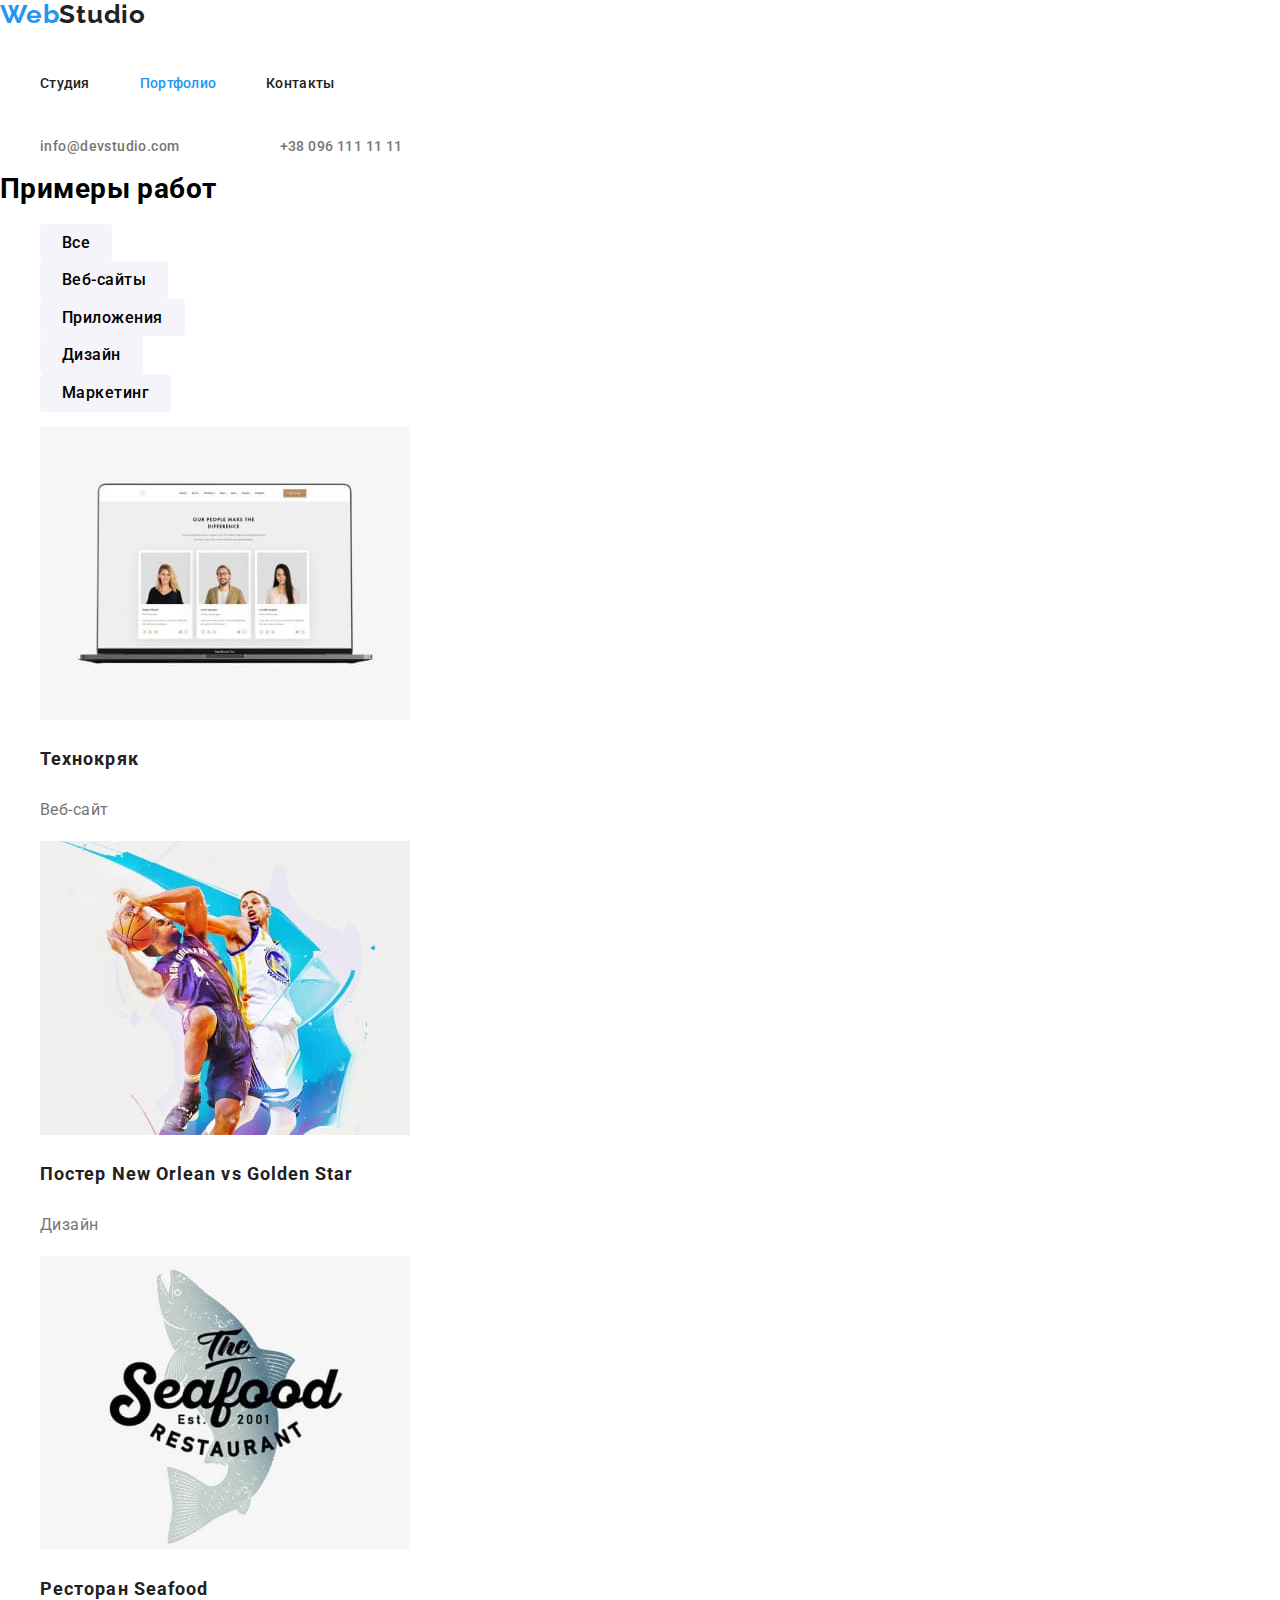
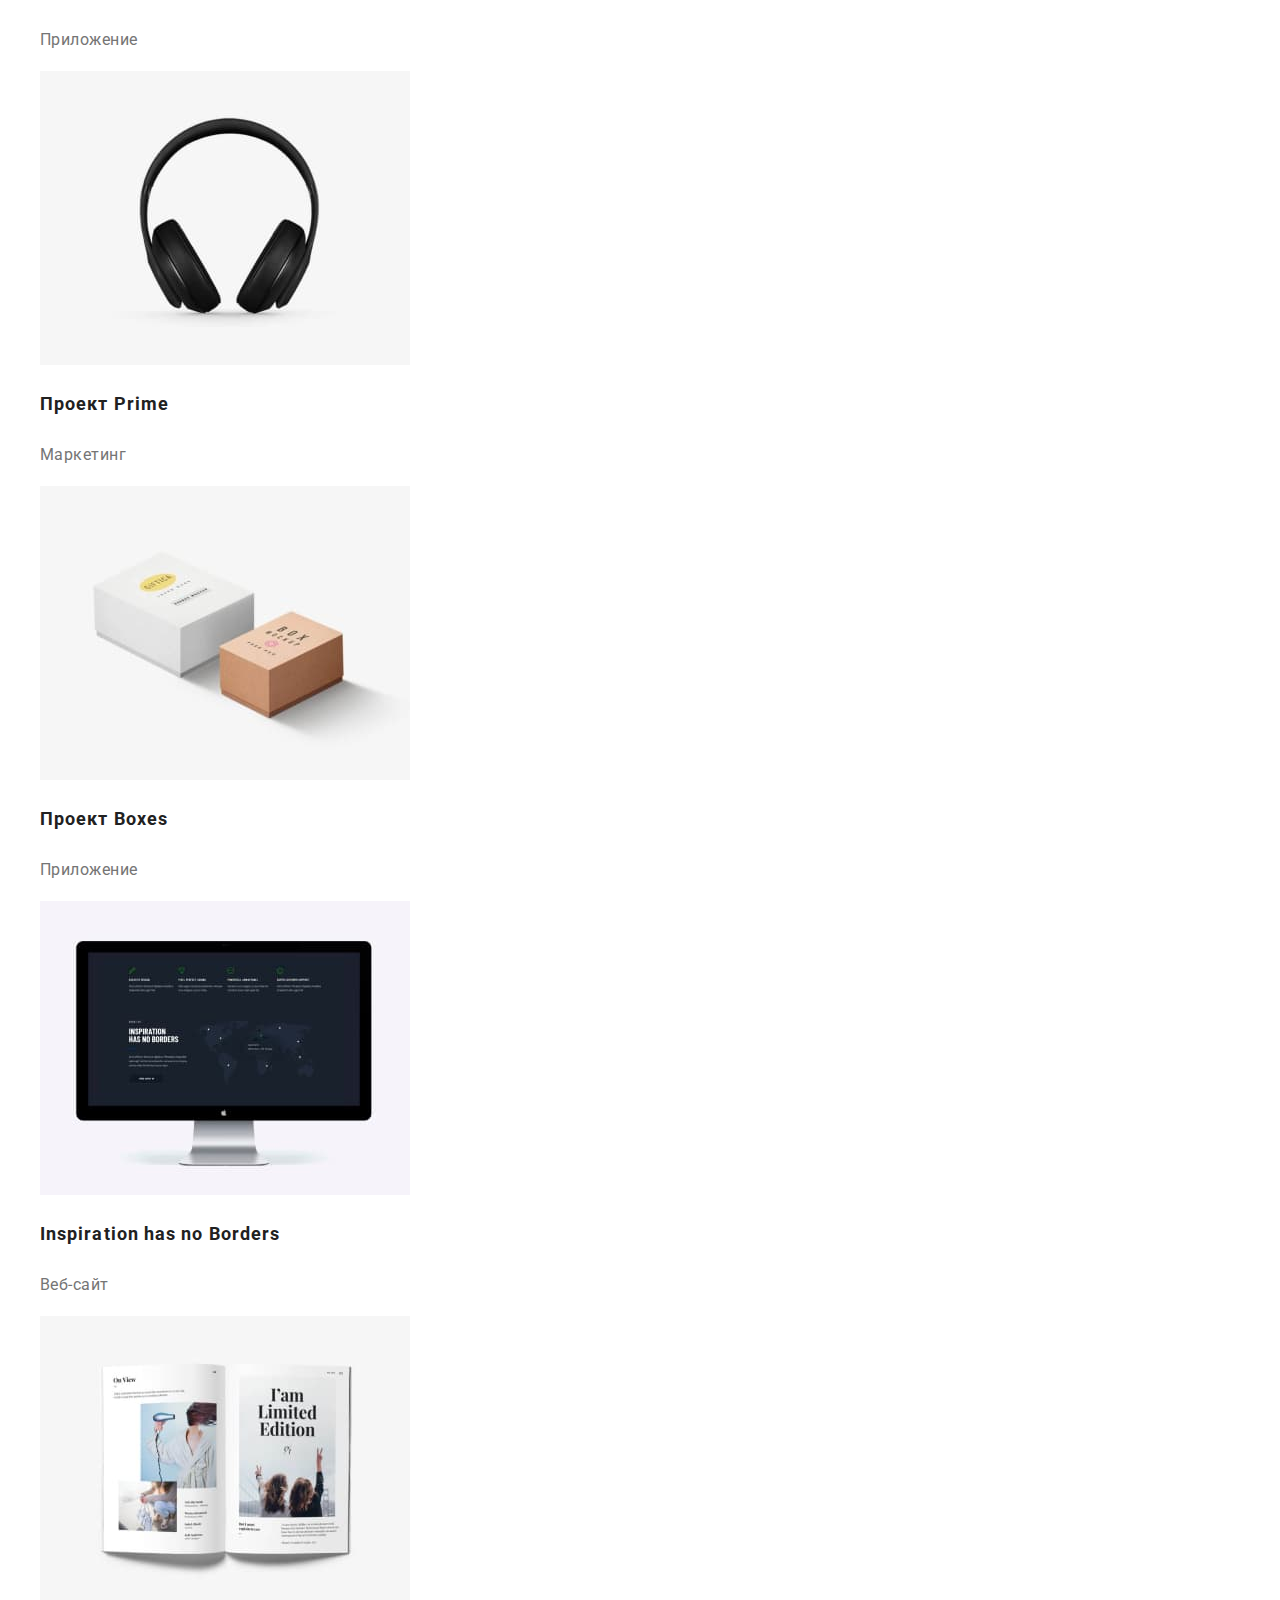
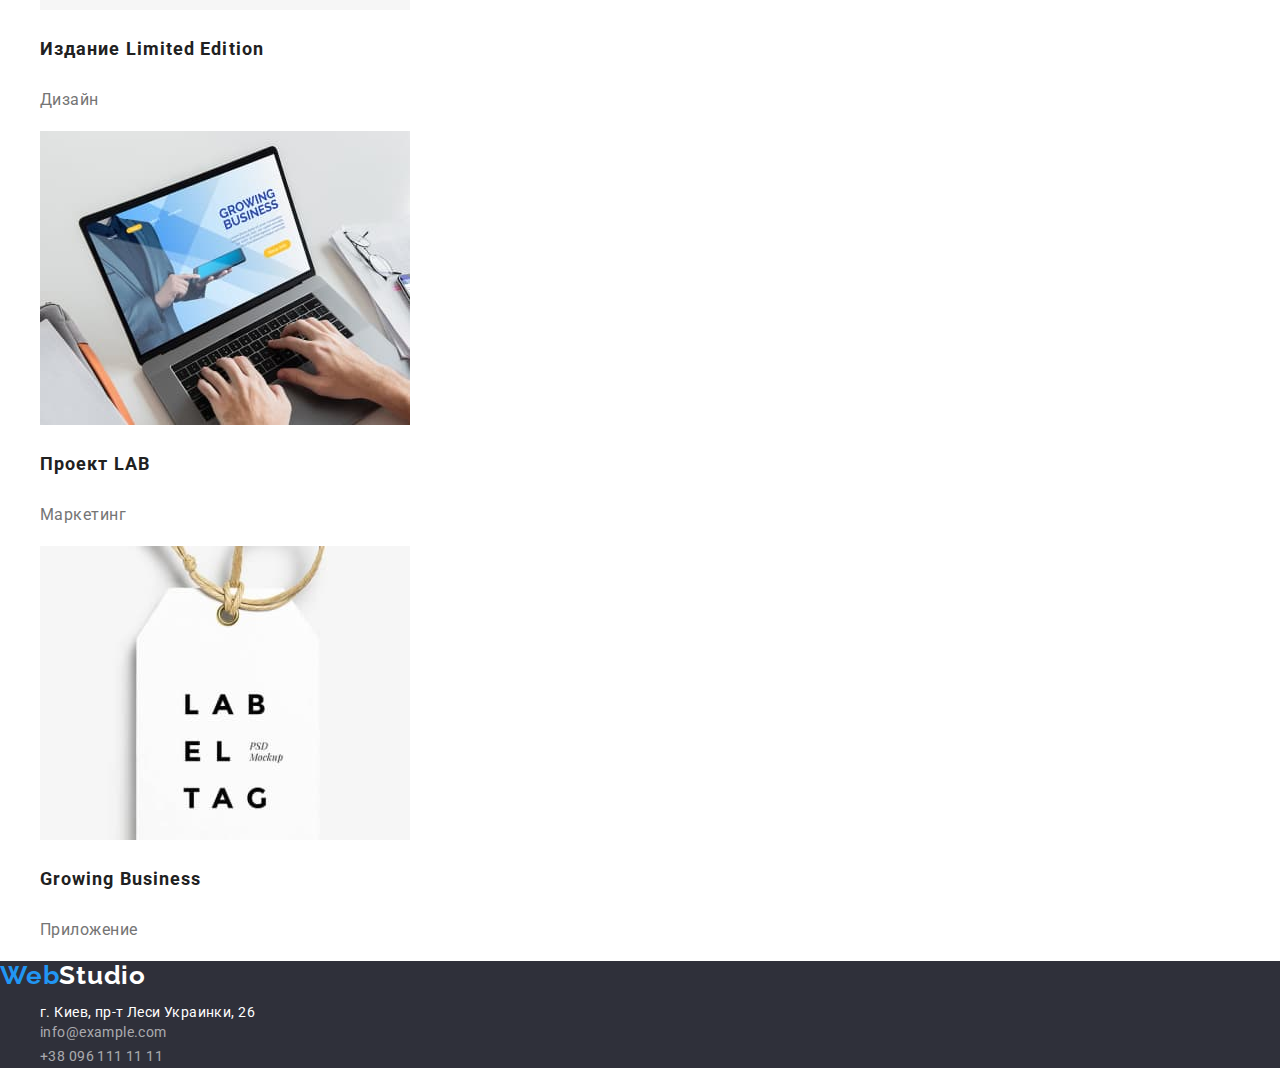
==== portfolio.html @ a4dfb989 "d" ====
<!DOCTYPE html>
<html lang="en">
  <head>
    <meta charset="UTF-8" />
    <meta http-equiv="X-UA-Compatible" content="IE=edge"/>
    <meta name="viewport" content="width-device-width, initial-scale="/>
    <title>Document</title>
    <link href="https://fonts.googleapis.com/css2?family=Raleway:wght@700&family=Roboto:wght@400;500;700;900&display=swap"
     rel="stylesheet"/>
    <link rel="stylesheet"
     href="https://cdnjs.cloudflare.com/ajax/libs/modern-normalize/1.1.0/modern-normalize.min.css"/>
    <link rel="stylesheet" href="css/styles.css"/>
  </head>
  <body>
    <header class="page-header">
      <nav class="page-header-nav">
        <a class="logo" href="" lang ="en">Web<span class="logo-accent">Studio</span></a>
        <ul class="site-nav list">
          <li class="item"><a href="./index.html" class="link">Студия</a></li>
          <li class="item"><a href="./portfolio.html" class="link current">Портфолио</a></li>
          <li class="item"><a href="" class="link">Контакты</a></li>
        </ul>
      </nav>
      <ul class="contacts list">
         <li><a class="link" href="mailto:info@devstudio.com">info@devstudio.com</a></li>
         <li><a class="link" href="tel:+380961111111">+38 096 111 11 11</a></li>
      </ul>
    </header>
    <main>
      <!--Navigation section-->
      <section class="portfolio-section">
        <h1 class="visually-hidden">Примеры работ</h1>
        <ul class="portf-nav list">
          <li><button class="portfolio-btns" type="button">Все</button></li>
          <li><button class="portfolio-btns" type="button">Веб-сайты</button></li>
          <li><button class="portfolio-btns" type="button">Приложения</button></li>
          <li><button class="portfolio-btns" type="button">Дизайн</button></li>
          <li><button class="portfolio-btns" type="button">Маркетинг</button></li>
        </ul>

        <!--Products section-->

        <ul class="list">
          <li>
            <a href="" class="link">
              <img src="./images/img(8)(1).jpg" alt="ноут" width="370" height="294"/>
              <h3 class="section-title">Технокряк</h3>
              <p class="portfolio-text">Веб-сайт</p>
            </a>
          </li>

          <li>
            <a href="" class="link">
              <img src="./images/img(9)(1).jpg" alt="баскет" width="370" height="294"/>
              <h3 class="section-title">Постер New Orlean vs Golden Star</h3>
              <p class="portfolio-text">Дизайн</p>
            </a>
          </li>

          <li>
            <a href="" class="link">
              <img src="./images/img(10)(1).jpg" alt="ресторан" width="370" height="294"/>
              <h3 class="section-title">Ресторан Seafood</h3>
              <p class="portfolio-text">Приложение</p>
            </a>
          </li>

          <li>
            <a href="" class="link">
              <img src="./images/img(11)(1).jpg" alt="наушники" width="370" height="294"/>
              <h3 class="section-title">Проект Prime</h3>
              <p class="portfolio-text">Маркетинг</p>
            </a>
          </li>

          <li>
            <a href="" class="link">
              <img src="./images/img(12)(1).jpg" alt="боксы" width="370" height="294"/>
              <h3 class="section-title">Проект Boxes</h3>
              <p class="portfolio-text">Приложение</p>
            </a>
          </li>

          <li>
            <a href="" class="link">
              <img src="./images/img(13)(1).jpg" alt="монитор" width="370" height="294"/>
              <h3 class="section-title">Inspiration has no Borders</h3>
              <p class="portfolio-text">Веб-сайт</p>
            </a>
          </li>

          <li>
            <a href="" class="link">
              <img src="./images/img(14)(1).jpg" alt="журнал" width="370" height="294"/>
              <h3 class="section-title">Издание Limited Edition</h3>
              <p class="portfolio-text">Дизайн</p>
            </a>
          </li>

          <li>
            <a href="" class="link">
              <img src="./images/img(15)(1).jpg" alt="бирка" width="370" height="294"/>
              <h3 class="section-title">Проект LAB</h3>
              <p class="portfolio-text">Маркетинг</p>
            </a>
          </li>

          <li>
            <a href="" class="link">
              <img src="./images/img(16)(1).jpg" alt="клава" width="370" height="294"/>
              <h3 class="section-title">Growing Business</h3>
              <p class="portfolio-text">Приложение</p>
            </a>
          </li>
        </ul>
      </section>
    </main>

    <!--Footer-->
    <footer class="footer list">
      <a class="logo" href="" lang="en">Web<span class="logo-accent-color">Studio</span></a>
      <address>
        <ul class="list">
          <li><a class="adress">г. Киев, пр-т Леси Украинки, 26</a></li>
          <li><a class="link contacts-link" href="mailto:info@example.com">info@example.com</a></li>
          <li><a class="link contacts-link" href="tel:+3809911111">+38 096 111 11 11</a></li>
        </ul>
      </address>
    </footer>
  </body>
</html>
---- css/styles.css ----
:root {
  --primary-text-color: #e5e5e5;
  --title-text-color: #212121;
  --title-color: #ffffff;
  --contacts-color: #757575;
  --accent-color: #2196f3;
  --hero-color: #2f303a;
  --team-color: #f5f4fa;
}

body {
  font-family: 'Roboto', sans-serif;
  background-color: var(--title-color);
  letter-spacing: 0.03em;
  font-size: 14px;
}

.page-header {
  width: 1600px;
  left: 0px;
  top: 0px;
  border-radius: 0px;
}
.page-header .link:hover,
.page-header .link:focus {
  color: var(--accent-color);
}

/* Main nav */

.main-nav {
  display: flex;
  align-items: center;
}
/* Logo */

.logo {
  color: var(--accent-color);
  font-family: Raleway;
  font-style: normal;
  font-weight: 700;
  font-size: 26px;
  line-height: 1, 19;
  letter-spacing: 0.03em;
  text-decoration: none;
}

.logo-accent {
  color: var(--title-text-color);
}

/* Site nav */

.site-nav {
  display: flex;
}

.site-nav .item {
  /* outline: 1px solid red;
  */
}

.site-nav .item + .item {
  margin-left: 50px;
}

/* .site-nav .item:not(:last-child) {
  margin-right: 50px;
} */

.site-nav .link {
  display: block;
  padding-top: 32px;
  padding-bottom: 32px;

  color: var(--title-text-color);
  font-family: Roboto;
  font-style: normal;
  font-size: 14px;
  font-weight: 500;
  line-height: 1.14;
  letter-spacing: 0.02em;
  text-align: left;
  text-decoration: none;
}

.site-nav .link:active {
  color: var(--accent-color);
}

.site-nav .link.current {
  color: var(--accent-color);
}

.contacts {

  display: flex;
  
}
.contacts :not(last child) {
  margin-right: 50px;
}

.contacts .link {
  color: var(--contacts-color);
  text-decoration: none;
  font-weight: 500;
}

.contacts .link:hover,
.contacts .link:focus {
  color: var(--accent-color);
}

.list {
  list-style: none;
}

/* Hero section */
.hero {
  background-color: var(--hero-color);
  margin: 0 auto;
}

.hero-title {
  color: var(--title-color);
  font-style: 400;
  font-size: 44px;
  font-weight: 900;
  line-height: 1.36;
  letter-spacing: 0.06em;
  text-align: center;
}
.button {
  color: var(--title-color);
  background-color: var(--accent-color);
  font-family: Roboto;
  font-style: 400;
  font-size: 16px;
  font-weight: 700;
  line-height: 1.87;
  letter-spacing: 0.06em;
  text-align: center;
  box-shadow: 0px 4px 4px 0px;
}
.button:hover,
.button:focus {
  background-color: #188ce8;
}
/* Features */

.feature-list .title {
  color: var(--title-text-color);
  font-size: 14px;
  font-weight: 700;
  line-height: 1.14;
  letter-spacing: 0.03em;
  text-align: left;
}
.feature-list .text {
  color: var(--contacts-color);
  font-size: 14px;
  font-weight: 400;
  line-height: 1.71;
  letter-spacing: 0.03em;
  text-align: left;
}

/* Job section */

.section-title {
  color: var(--title-text-color);
  font-size: 36px;
  font-weight: 700;
  line-height: 1.16;
  letter-spacing: 0.03em;
  text-align: center;
}

/* Examples */

.work-list .title {
  color: var(--title-text-color);
}

/* Team section */

.section-company {
  background: #f5f4fa;
}

.section-title-lider {
  color: var(--title-text-color);
  font-size: 36px;
  font-weight: 700;
  line-height: 1.16;
  letter-spacing: 0.03em;
  text-align: center;
}

.team-section-title {
  color: var(--title-text-color);
  font-size: 16px;
  font-weight: 500;
  line-height: 19px;
  letter-spacing: 0.03em;
}

.profession {
  color: var(--contacts-color);
  font-size: 16px;
  line-height: 1.18;
  letter-spacing: 0.03em;
}
.contacts-link {
  color: var(--contacts-color);
}

/* Footer section */

.footer {
  background-color: var(--hero-color);
  width: 1600px;
  left: 0px;
  top: 2097px;
  border-radius: 0px;
}
.contacts-link {
  color: #ffffff99;
  font-size: 14px;
  line-height: 1.71;
  letter-spacing: 0.03em;
  text-decoration: 0;
  display: block;
}
.footer-contacts-link.link :hover,
.footer-contacts-link.link :focus {
  color: var(--accent-color);
}
.logo-accent-color {
  color: var(--title-color);
}
.list {
  list-style: none;
}

.footer address {
  color: var(--title-color);
  font-style: normal;
}

/* portfolio */

.portfolio-btns {
  background: var(--team-color);
  font-size: 16px;
  font-weight: 500;
  line-height: 1.6;
  letter-spacing: 0.03em;
  border: none;
  border-radius: 4px;
  text-align: center;
  padding: 6px 22px;
  font-family: inherit;
}
.portfolio-btns:hover,
.portfolio-btns:focus {
  background-color: var(--accent-color);
  color: var(--title-color);
}

.portfolio-section-title {
  font-size: 18px;
  font-weight: 700;
  line-height: 2;
  letter-spacing: 0.06em;
  text-align: left;
}

.link {
  text-decoration: none;
}
.portfolio-text {
  color: var(--contacts-color);
  font-size: 16px;
  line-height: 1.87;
  letter-spacing: 0.03em;
  text-align: left;
}
.section-title {
  color: var(--title-text-color);
  font-size: 18px;
  line-height: 2;
  letter-spacing: 0.06em;
  text-align: left;
}
.contacts-link:hover,
.contacts-link:focus {
  color: var(--accent-color);
}

/* цвет основноого текста: #212121; */

/*вторичный цвет текста: #757575;*/

/*белый цвет: #FFFFFF;*/

/*белый прозрачный background: #FFFFFF99;rgba(0, 0, 0, 0,6)*/

/*акцент синий: #2196F3;*/
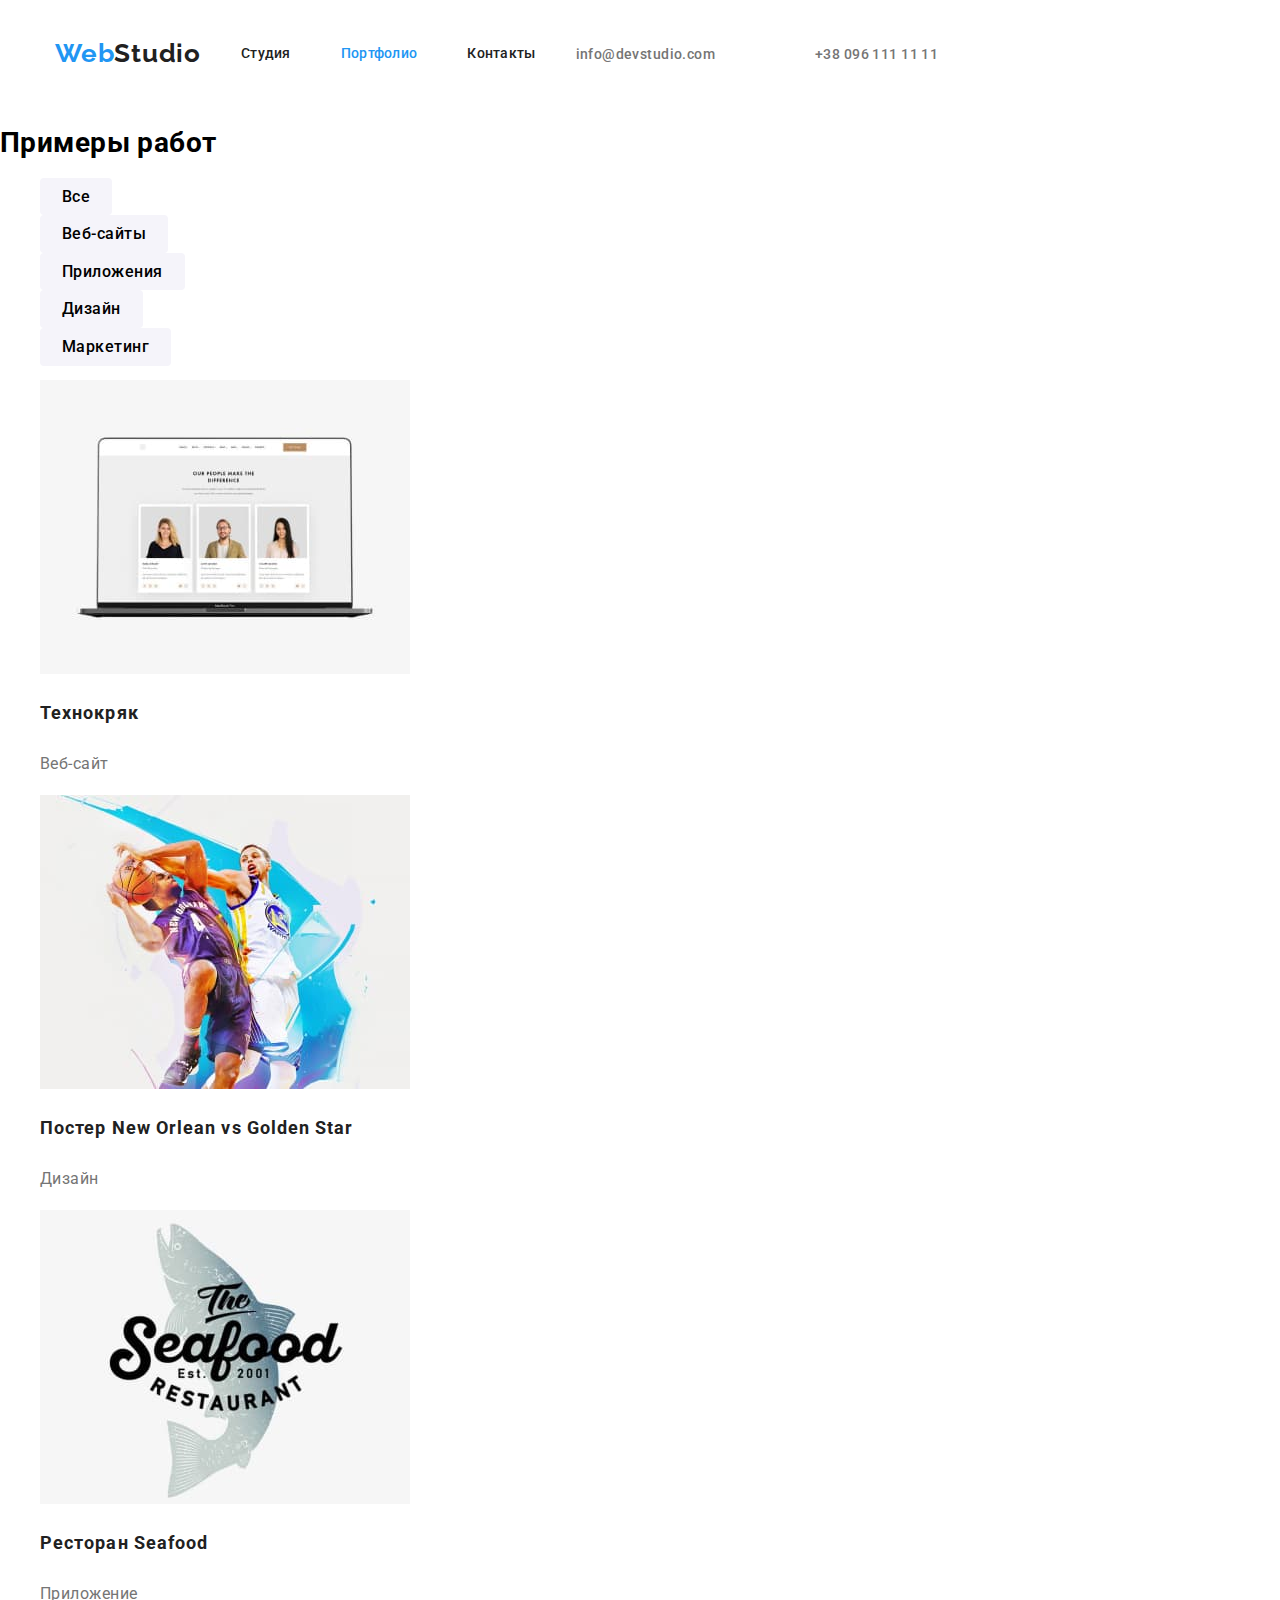
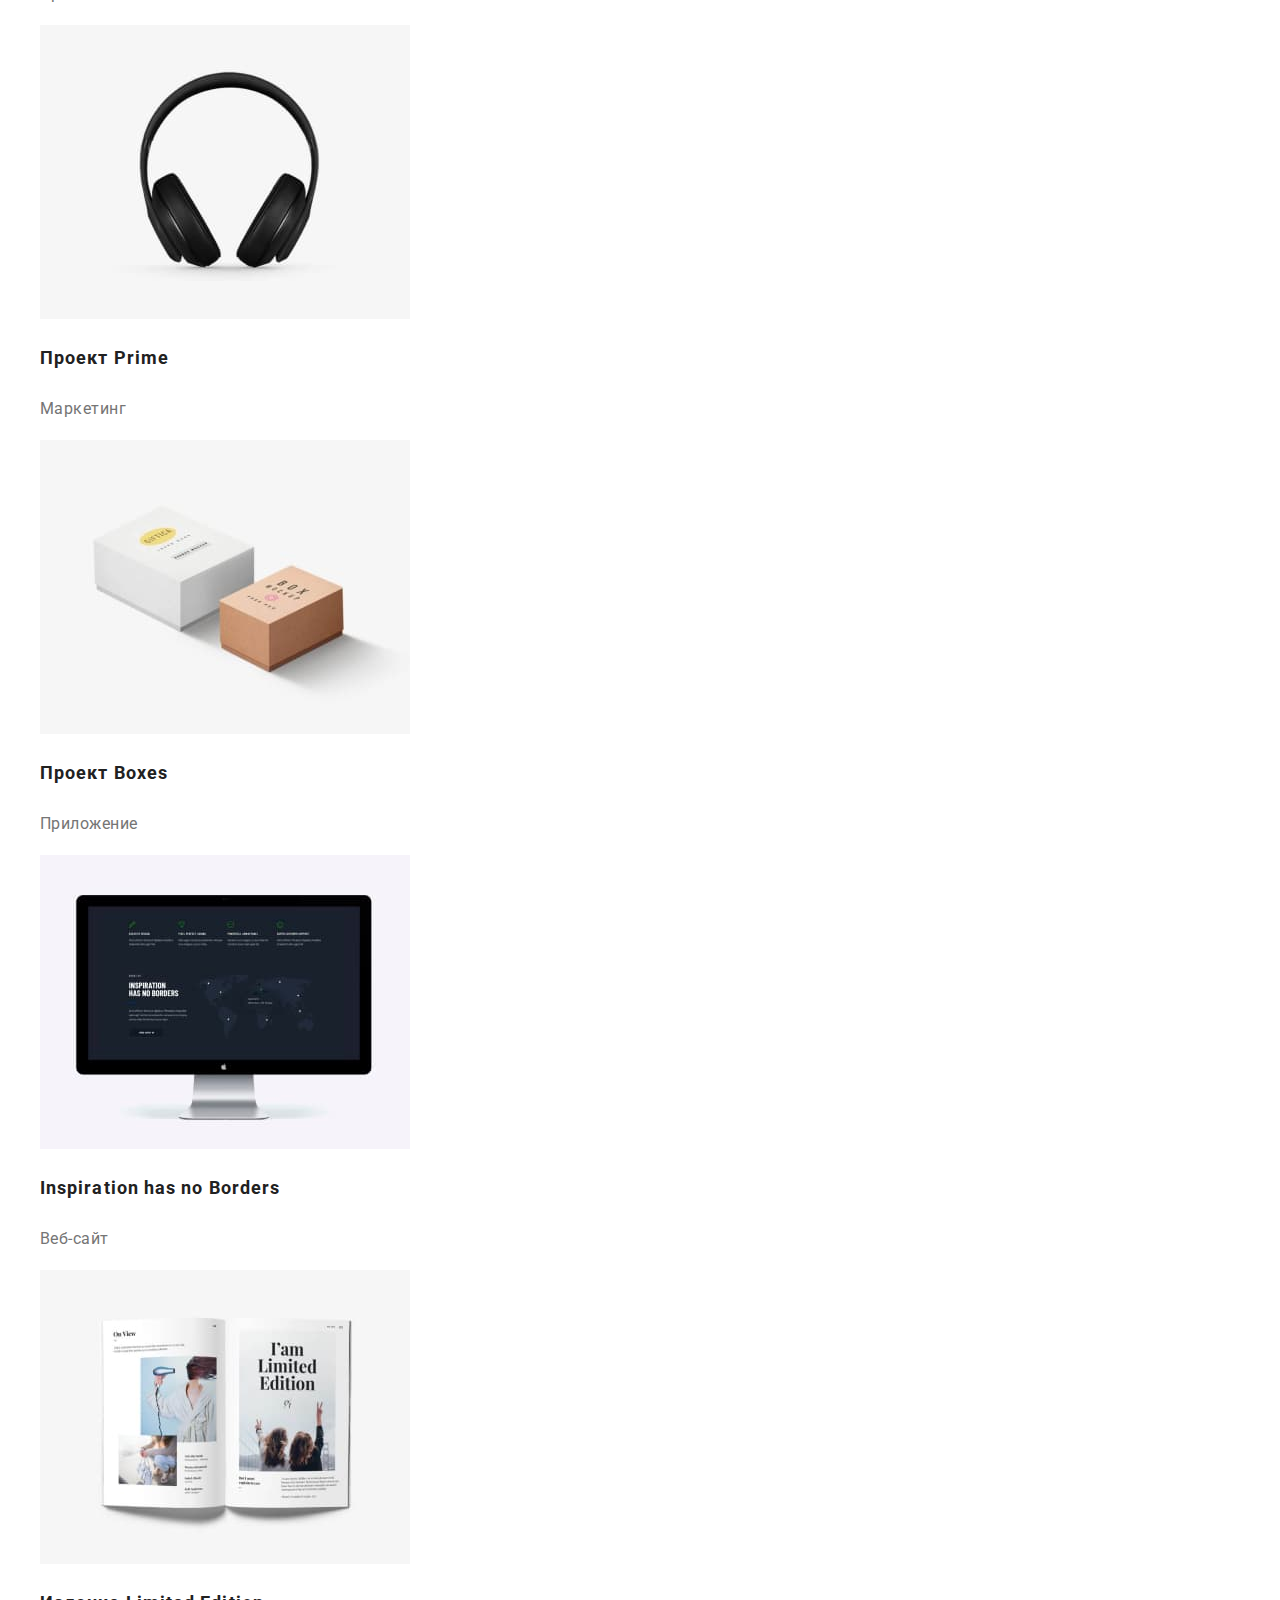
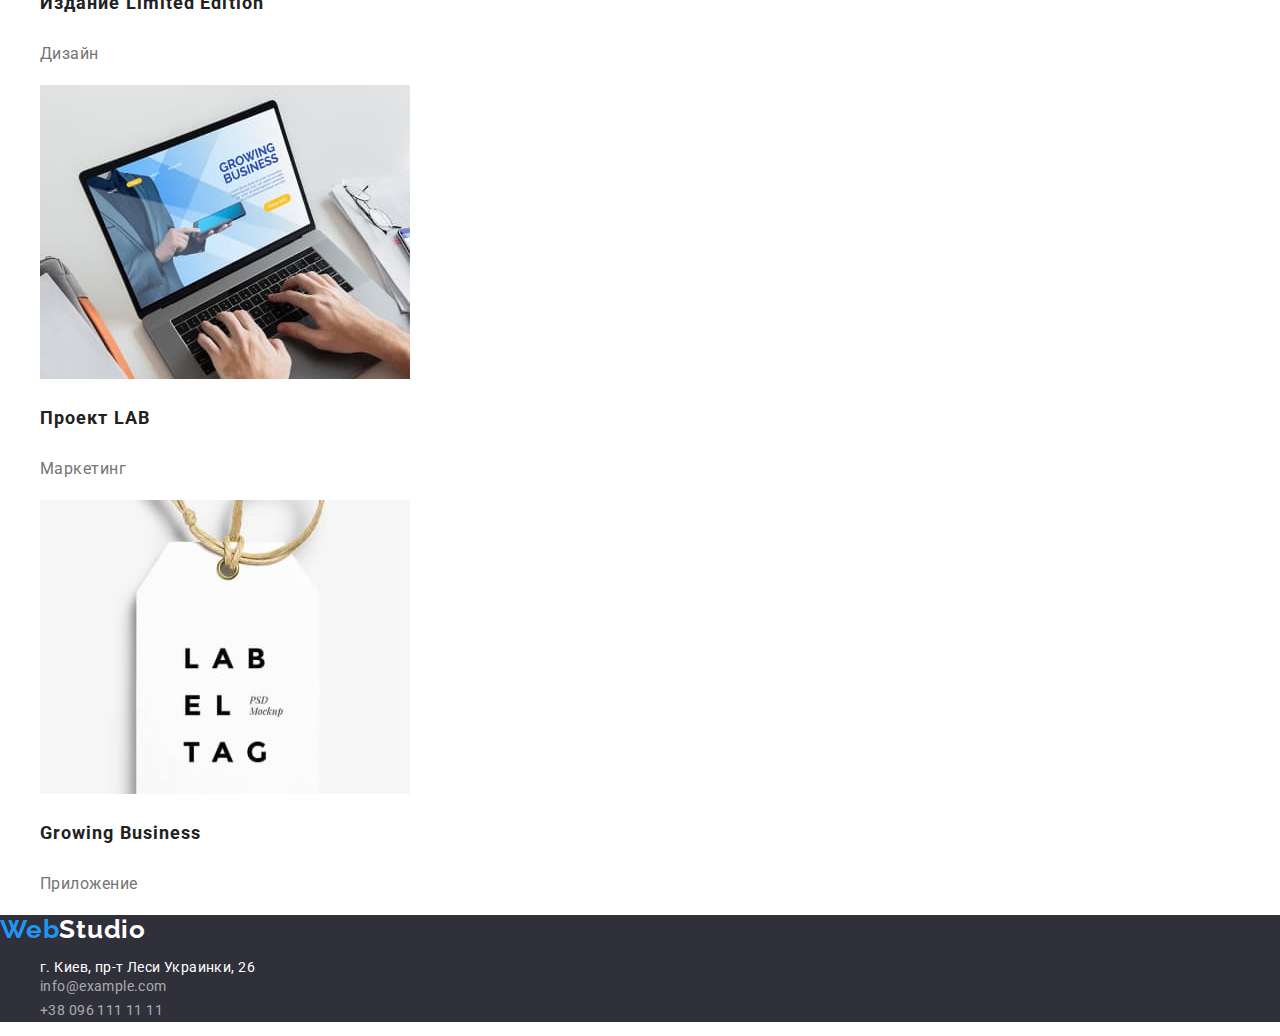
==== commit 208f8152: "d" ====
--- a/portfolio.html
+++ b/portfolio.html
@@ -13,18 +13,20 @@
   </head>
   <body>
     <header class="page-header">
-      <nav class="page-header-nav">
-        <a class="logo" href="" lang ="en">Web<span class="logo-accent">Studio</span></a>
-        <ul class="site-nav list">
-          <li class="item"><a href="./index.html" class="link">Студия</a></li>
-          <li class="item"><a href="./portfolio.html" class="link current">Портфолио</a></li>
-          <li class="item"><a href="" class="link">Контакты</a></li>
-        </ul>
-      </nav>
-      <ul class="contacts list">
+      <div class="container main-nav">
+       <a class="logo" href="" lang ="en">Web<span class="logo-accent">Studio</span></a>
+       <nav class="page-header-nav">
+           <ul class="site-nav list">
+             <li class="item"><a href="./index.html" class="link">Студия</a></li>
+             <li class="item"><a href="./portfolio.html" class="link current">Портфолио</a></li>
+             <li class="item"><a href="" class="link">Контакты</a></li>
+           </ul>
+       </nav>
+       <ul class="contacts list">
          <li><a class="link" href="mailto:info@devstudio.com">info@devstudio.com</a></li>
          <li><a class="link" href="tel:+380961111111">+38 096 111 11 11</a></li>
-      </ul>
+       </ul>
+      </div>
     </header>
     <main>
       <!--Navigation section-->
--- a/css/styles.css
+++ b/css/styles.css
@@ -16,16 +16,21 @@
 }
 
 .page-header {
-  width: 1600px;
-  left: 0px;
-  top: 0px;
-  border-radius: 0px;
+  display: flex;
+  color: var(--title-color);
 }
 .page-header .link:hover,
 .page-header .link:focus {
   color: var(--accent-color);
 }
 
+.container {
+  width: 1200px;
+  padding-left: 15px;
+  padding-right: 15px;
+  margin: 0 auto;
+
+}
 /* Main nav */
 
 .main-nav {
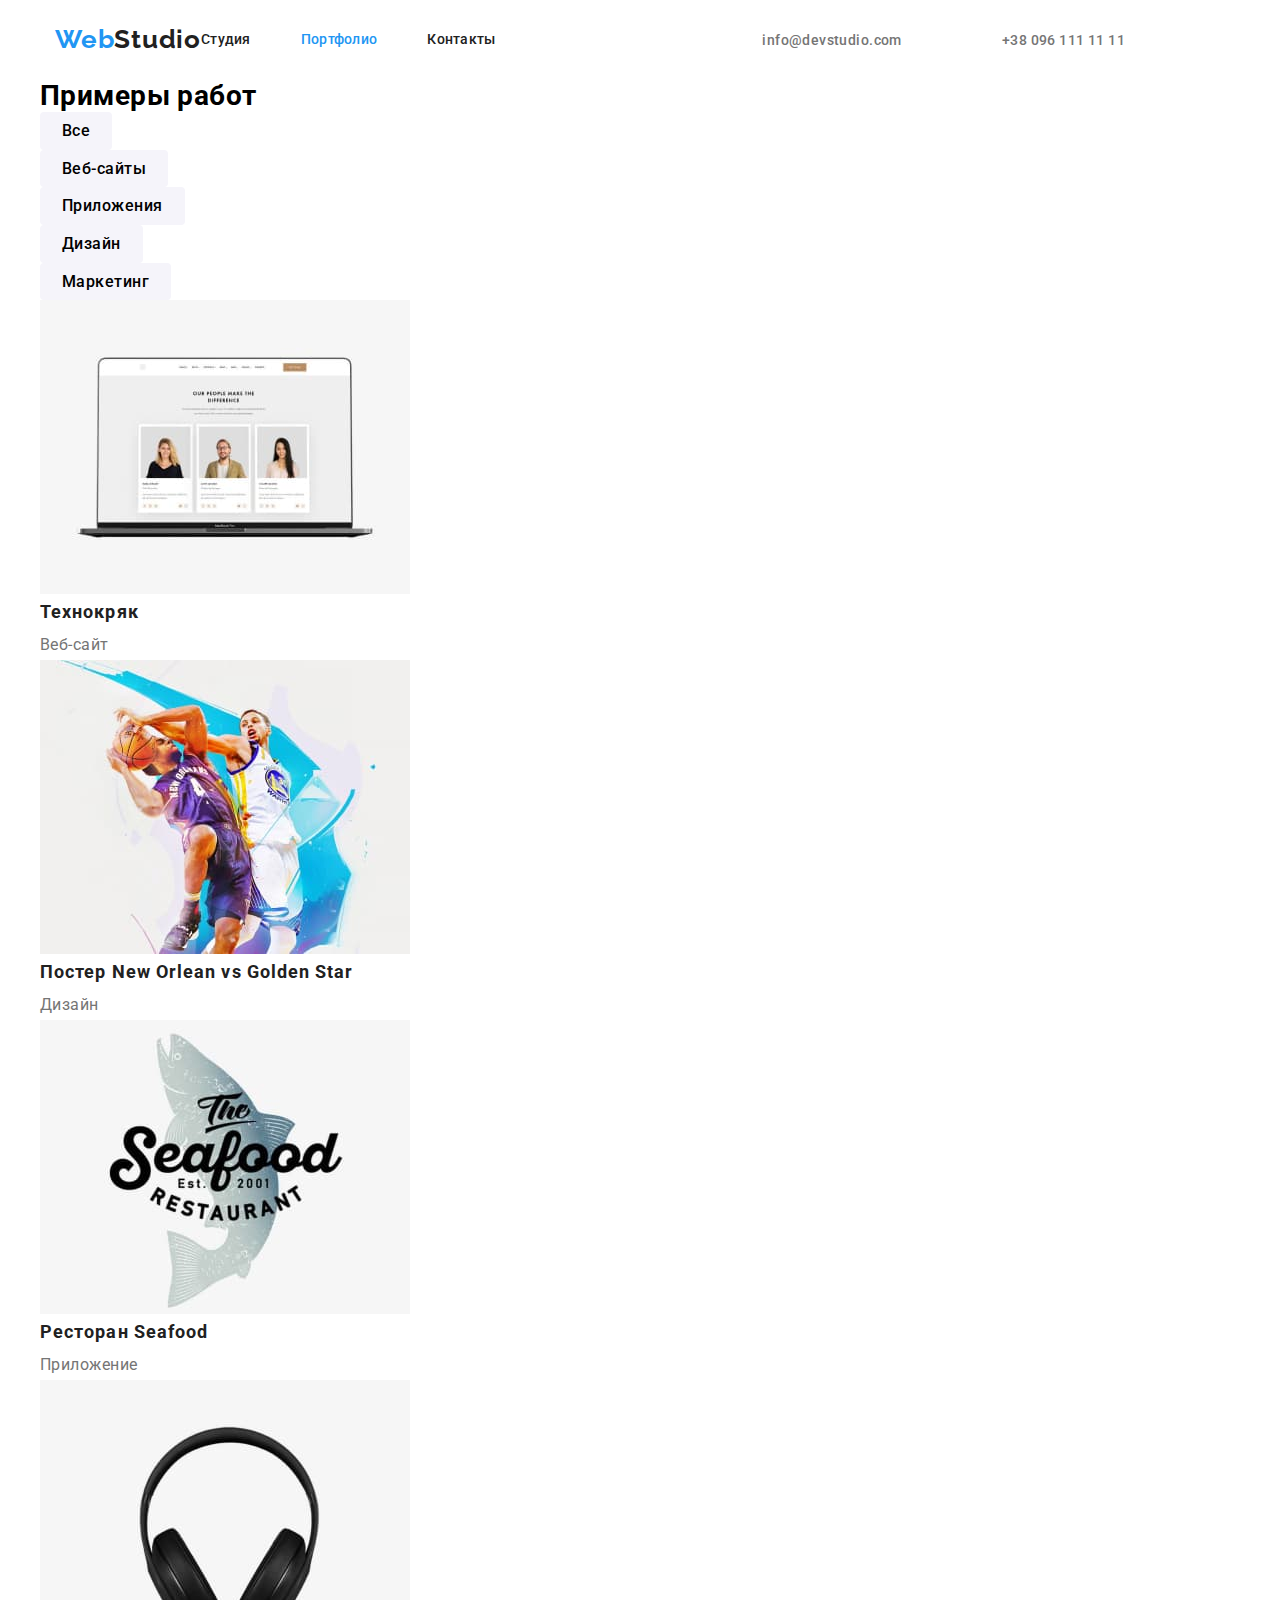
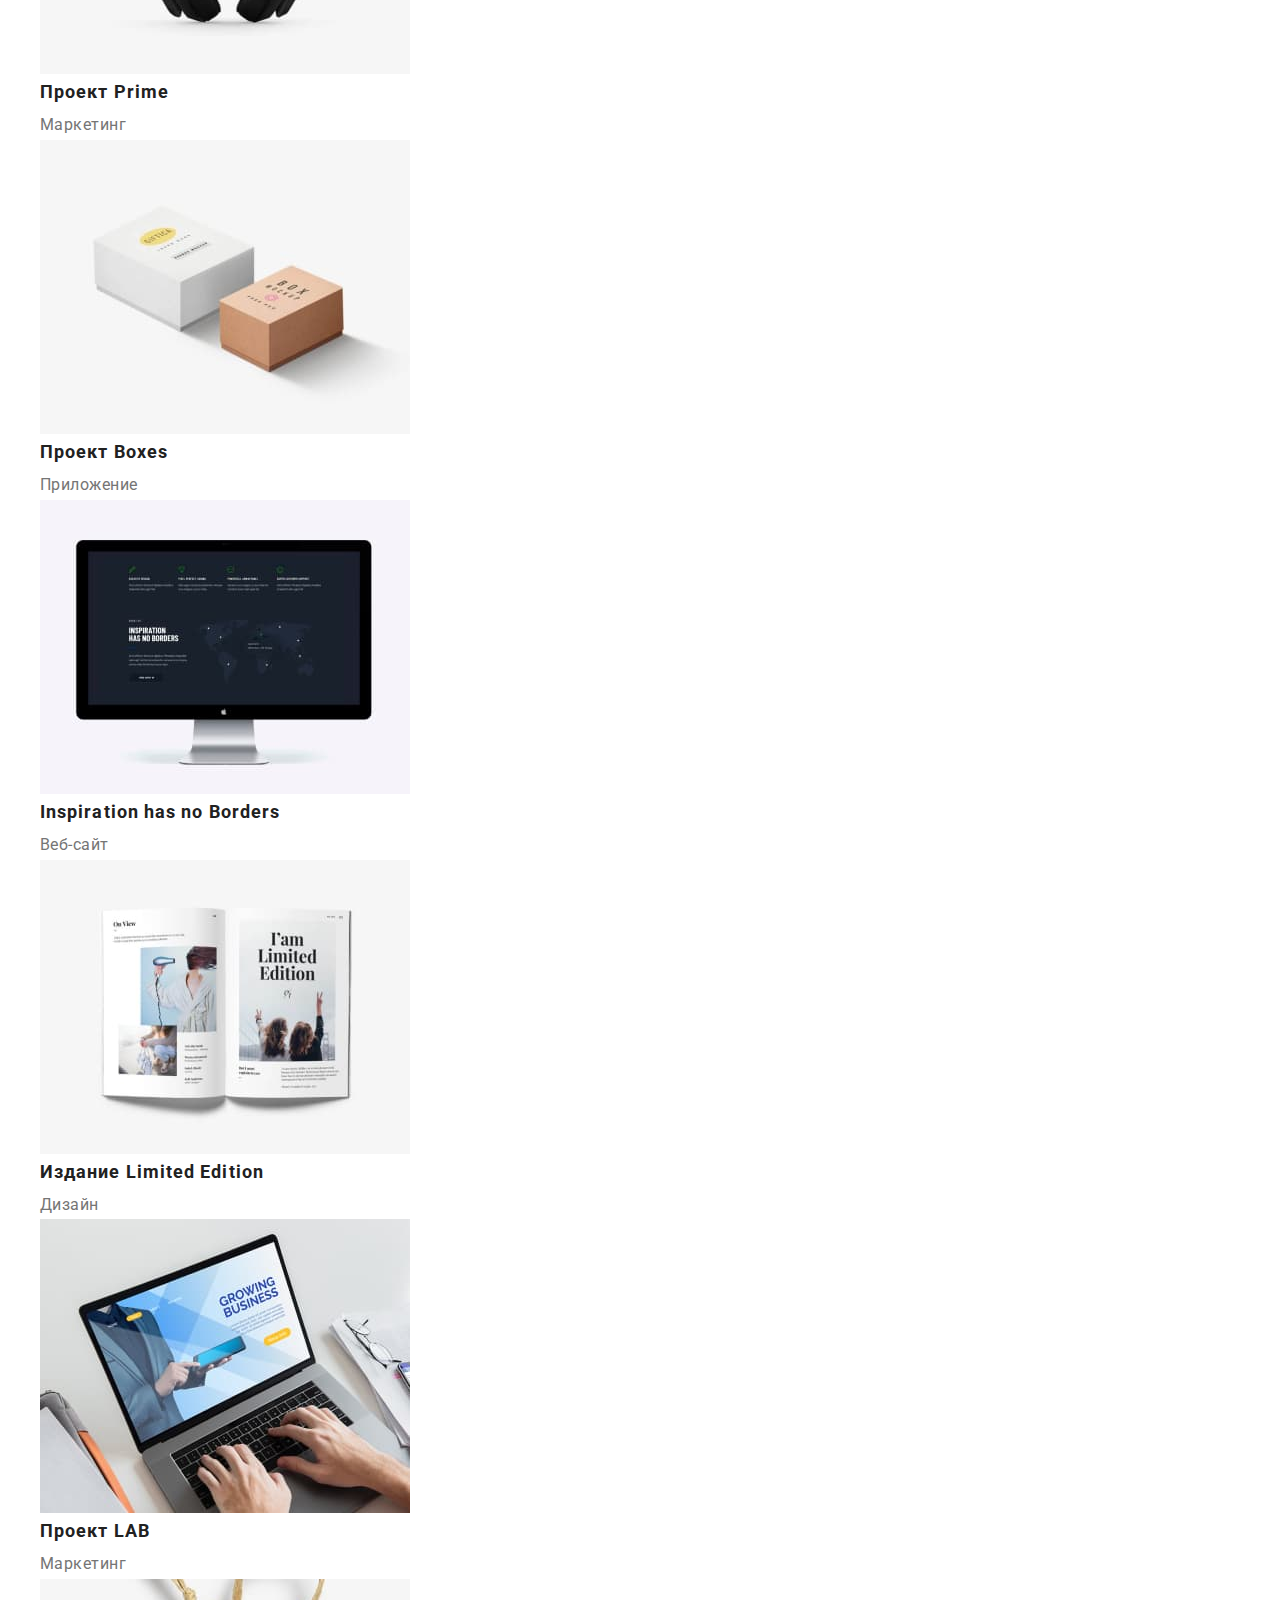
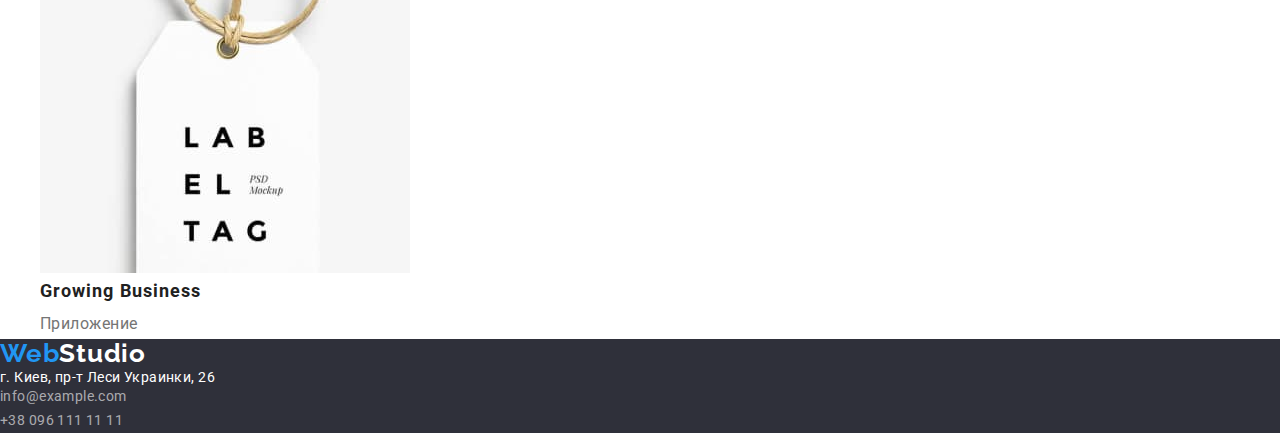
==== commit bd0b5e08: "d" ====
--- a/portfolio.html
+++ b/portfolio.html
@@ -30,91 +30,93 @@
     </header>
     <main>
       <!--Navigation section-->
-      <section class="portfolio-section">
-        <h1 class="visually-hidden">Примеры работ</h1>
-        <ul class="portf-nav list">
+     <section class="portfolio-section">
+       <div class="flex-container">
+         <h1 class="visually-hidden">Примеры работ</h1>
+         <ul class="portf-nav list">
           <li><button class="portfolio-btns" type="button">Все</button></li>
           <li><button class="portfolio-btns" type="button">Веб-сайты</button></li>
           <li><button class="portfolio-btns" type="button">Приложения</button></li>
           <li><button class="portfolio-btns" type="button">Дизайн</button></li>
           <li><button class="portfolio-btns" type="button">Маркетинг</button></li>
-        </ul>
+         </ul>
 
-        <!--Products section-->
+         <!--Products section-->
 
-        <ul class="list">
-          <li>
-            <a href="" class="link">
-              <img src="./images/img(8)(1).jpg" alt="ноут" width="370" height="294"/>
-              <h3 class="section-title">Технокряк</h3>
-              <p class="portfolio-text">Веб-сайт</p>
-            </a>
-          </li>
+         <ul class="list">
+           <li class="flex-element">
+             <a href="" class="link">
+               <img src="./images/img(8)(1).jpg" alt="ноут" width="370" height="294"/>
+               <h3 class="section-title">Технокряк</h3>
+               <p class="portfolio-text">Веб-сайт</p>
+             </a>
+           </li>
 
-          <li>
-            <a href="" class="link">
-              <img src="./images/img(9)(1).jpg" alt="баскет" width="370" height="294"/>
-              <h3 class="section-title">Постер New Orlean vs Golden Star</h3>
-              <p class="portfolio-text">Дизайн</p>
-            </a>
-          </li>
+           <li class="flex-element">
+             <a href="" class="link">
+               <img src="./images/img(9)(1).jpg" alt="баскет" width="370" height="294"/>
+               <h3 class="section-title">Постер New Orlean vs Golden Star</h3>
+               <p class="portfolio-text">Дизайн</p>
+             </a>
+           </li>
 
-          <li>
-            <a href="" class="link">
-              <img src="./images/img(10)(1).jpg" alt="ресторан" width="370" height="294"/>
-              <h3 class="section-title">Ресторан Seafood</h3>
-              <p class="portfolio-text">Приложение</p>
-            </a>
-          </li>
+           <li class="flex-element">
+             <a href="" class="link">
+               <img src="./images/img(10)(1).jpg" alt="ресторан" width="370" height="294"/>
+               <h3 class="section-title">Ресторан Seafood</h3>
+               <p class="portfolio-text">Приложение</p>
+             </a>
+           </li>
 
-          <li>
-            <a href="" class="link">
-              <img src="./images/img(11)(1).jpg" alt="наушники" width="370" height="294"/>
-              <h3 class="section-title">Проект Prime</h3>
-              <p class="portfolio-text">Маркетинг</p>
-            </a>
-          </li>
+           <li class="flex-element">
+             <a href="" class="link">
+               <img src="./images/img(11)(1).jpg" alt="наушники" width="370" height="294"/>
+               <h3 class="section-title">Проект Prime</h3>
+               <p class="portfolio-text">Маркетинг</p>
+             </a>
+           </li>
 
-          <li>
-            <a href="" class="link">
-              <img src="./images/img(12)(1).jpg" alt="боксы" width="370" height="294"/>
-              <h3 class="section-title">Проект Boxes</h3>
-              <p class="portfolio-text">Приложение</p>
-            </a>
-          </li>
+           <li class="flex-element">
+             <a href="" class="link">
+               <img src="./images/img(12)(1).jpg" alt="боксы" width="370" height="294"/>
+               <h3 class="section-title">Проект Boxes</h3>
+               <p class="portfolio-text">Приложение</p>
+             </a>
+           </li>
 
-          <li>
-            <a href="" class="link">
-              <img src="./images/img(13)(1).jpg" alt="монитор" width="370" height="294"/>
-              <h3 class="section-title">Inspiration has no Borders</h3>
-              <p class="portfolio-text">Веб-сайт</p>
-            </a>
-          </li>
+           <li class="flex-element">
+             <a href="" class="link">
+               <img src="./images/img(13)(1).jpg" alt="монитор" width="370" height="294"/>
+               <h3 class="section-title">Inspiration has no Borders</h3>
+               <p class="portfolio-text">Веб-сайт</p>
+             </a>
+           </li>
 
-          <li>
-            <a href="" class="link">
-              <img src="./images/img(14)(1).jpg" alt="журнал" width="370" height="294"/>
-              <h3 class="section-title">Издание Limited Edition</h3>
-              <p class="portfolio-text">Дизайн</p>
-            </a>
-          </li>
+           <li class="flex-element">
+             <a href="" class="link">
+               <img src="./images/img(14)(1).jpg" alt="журнал" width="370" height="294"/>
+               <h3 class="section-title">Издание Limited Edition</h3>
+               <p class="portfolio-text">Дизайн</p>
+             </a>
+           </li>
 
-          <li>
-            <a href="" class="link">
-              <img src="./images/img(15)(1).jpg" alt="бирка" width="370" height="294"/>
-              <h3 class="section-title">Проект LAB</h3>
-              <p class="portfolio-text">Маркетинг</p>
-            </a>
-          </li>
+           <li class="flex-element">
+             <a href="" class="link">
+               <img src="./images/img(15)(1).jpg" alt="бирка" width="370" height="294"/>
+               <h3 class="section-title">Проект LAB</h3>
+               <p class="portfolio-text">Маркетинг</p>
+             </a>
+           </li>
 
-          <li>
-            <a href="" class="link">
-              <img src="./images/img(16)(1).jpg" alt="клава" width="370" height="294"/>
-              <h3 class="section-title">Growing Business</h3>
-              <p class="portfolio-text">Приложение</p>
-            </a>
-          </li>
-        </ul>
+           <li class="flex-element">
+             <a href="" class="link">
+               <img src="./images/img(16)(1).jpg" alt="клава" width="370" height="294"/>
+               <h3 class="section-title">Growing Business</h3>
+               <p class="portfolio-text">Приложение</p>
+             </a>
+           </li>
+         </ul>
+        </div>
       </section>
     </main>
 
--- a/css/styles.css
+++ b/css/styles.css
@@ -7,12 +7,41 @@
   --hero-color: #2f303a;
   --team-color: #f5f4fa;
 }
+html {
+  box-sizing: border-box;
+}
+
+*,
+*::after,
+a::before {
+  box-sizing: inherit;
+}
+
+h1,
+h2,
+h3,
+p,
+ul {
+  margin: 0;
+  padding: 0;
+}
+
+img {
+  display: block;
+}
 
 body {
   font-family: 'Roboto', sans-serif;
   background-color: var(--title-color);
   letter-spacing: 0.03em;
   font-size: 14px;
+}
+/* Утилиты */
+
+.list {
+  padding: 0;
+  margin: 0;
+  list-style: none;
 }
 
 .page-header {
@@ -40,6 +69,9 @@
 /* Logo */
 
 .logo {
+  display: flex;
+  margin-right: 93;
+  align-items: center;
   color: var(--accent-color);
   font-family: Raleway;
   font-style: normal;
@@ -58,6 +90,7 @@
 
 .site-nav {
   display: flex;
+  margin-left: auto;
 }
 
 .site-nav .item {
@@ -98,8 +131,8 @@
 }
 
 .contacts {
-
-  display: flex;
+  display: flex;
+  margin-left: auto;
   
 }
 .contacts :not(last child) {
@@ -107,6 +140,8 @@
 }
 
 .contacts .link {
+  padding-top: 32px;
+  padding-bottom: 32px;
   color: var(--contacts-color);
   text-decoration: none;
   font-weight: 500;
@@ -115,26 +150,28 @@
 .contacts .link:hover,
 .contacts .link:focus {
   color: var(--accent-color);
-}
-
-.list {
-  list-style: none;
 }
 
 /* Hero section */
 .hero {
   background-color: var(--hero-color);
   margin: 0 auto;
+  text-align: center;
 }
 
 .hero-title {
+  margin-left: auto;
+  margin-right: auto;
+  margin-bottom: 30px;
   color: var(--title-color);
   font-style: 400;
   font-size: 44px;
   font-weight: 900;
   line-height: 1.36;
   letter-spacing: 0.06em;
-  text-align: center;
+  text-transform: uppercase;
+  text-align: center;
+  width: 696px;
 }
 .button {
   color: var(--title-color);
@@ -146,14 +183,26 @@
   line-height: 1.87;
   letter-spacing: 0.06em;
   text-align: center;
+  border-radius: 4px;
   box-shadow: 0px 4px 4px 0px;
-}
+  width: 200px;
+  height: 50px;
+  border: none;
+  cursor: pointer;
+}
+
 .button:hover,
 .button:focus {
   background-color: #188ce8;
 }
 /* Features */
 
+.feature-list {
+
+  display: flex;
+  flex-wrap: wrap;
+}
+
 .feature-list .title {
   color: var(--title-text-color);
   font-size: 14px;
@@ -169,6 +218,10 @@
   line-height: 1.71;
   letter-spacing: 0.03em;
   text-align: left;
+}
+.feature-list .item {
+   width: 270px;
+
 }
 
 /* Job section */
@@ -274,6 +327,7 @@
   color: var(--title-color);
 }
 
+
 .portfolio-section-title {
   font-size: 18px;
   font-weight: 700;
@@ -281,7 +335,23 @@
   letter-spacing: 0.06em;
   text-align: left;
 }
-
+.test-container {
+
+  
+}
+
+.flex-container {
+  width: 1230px;
+  padding-left: 15px;
+  padding-right: 15px;
+  margin-left: auto;
+  margin-right: auto;
+}
+.flex-element {
+  display: flex;
+  flex-wrap: wrap;
+
+}
 .link {
   text-decoration: none;
 }
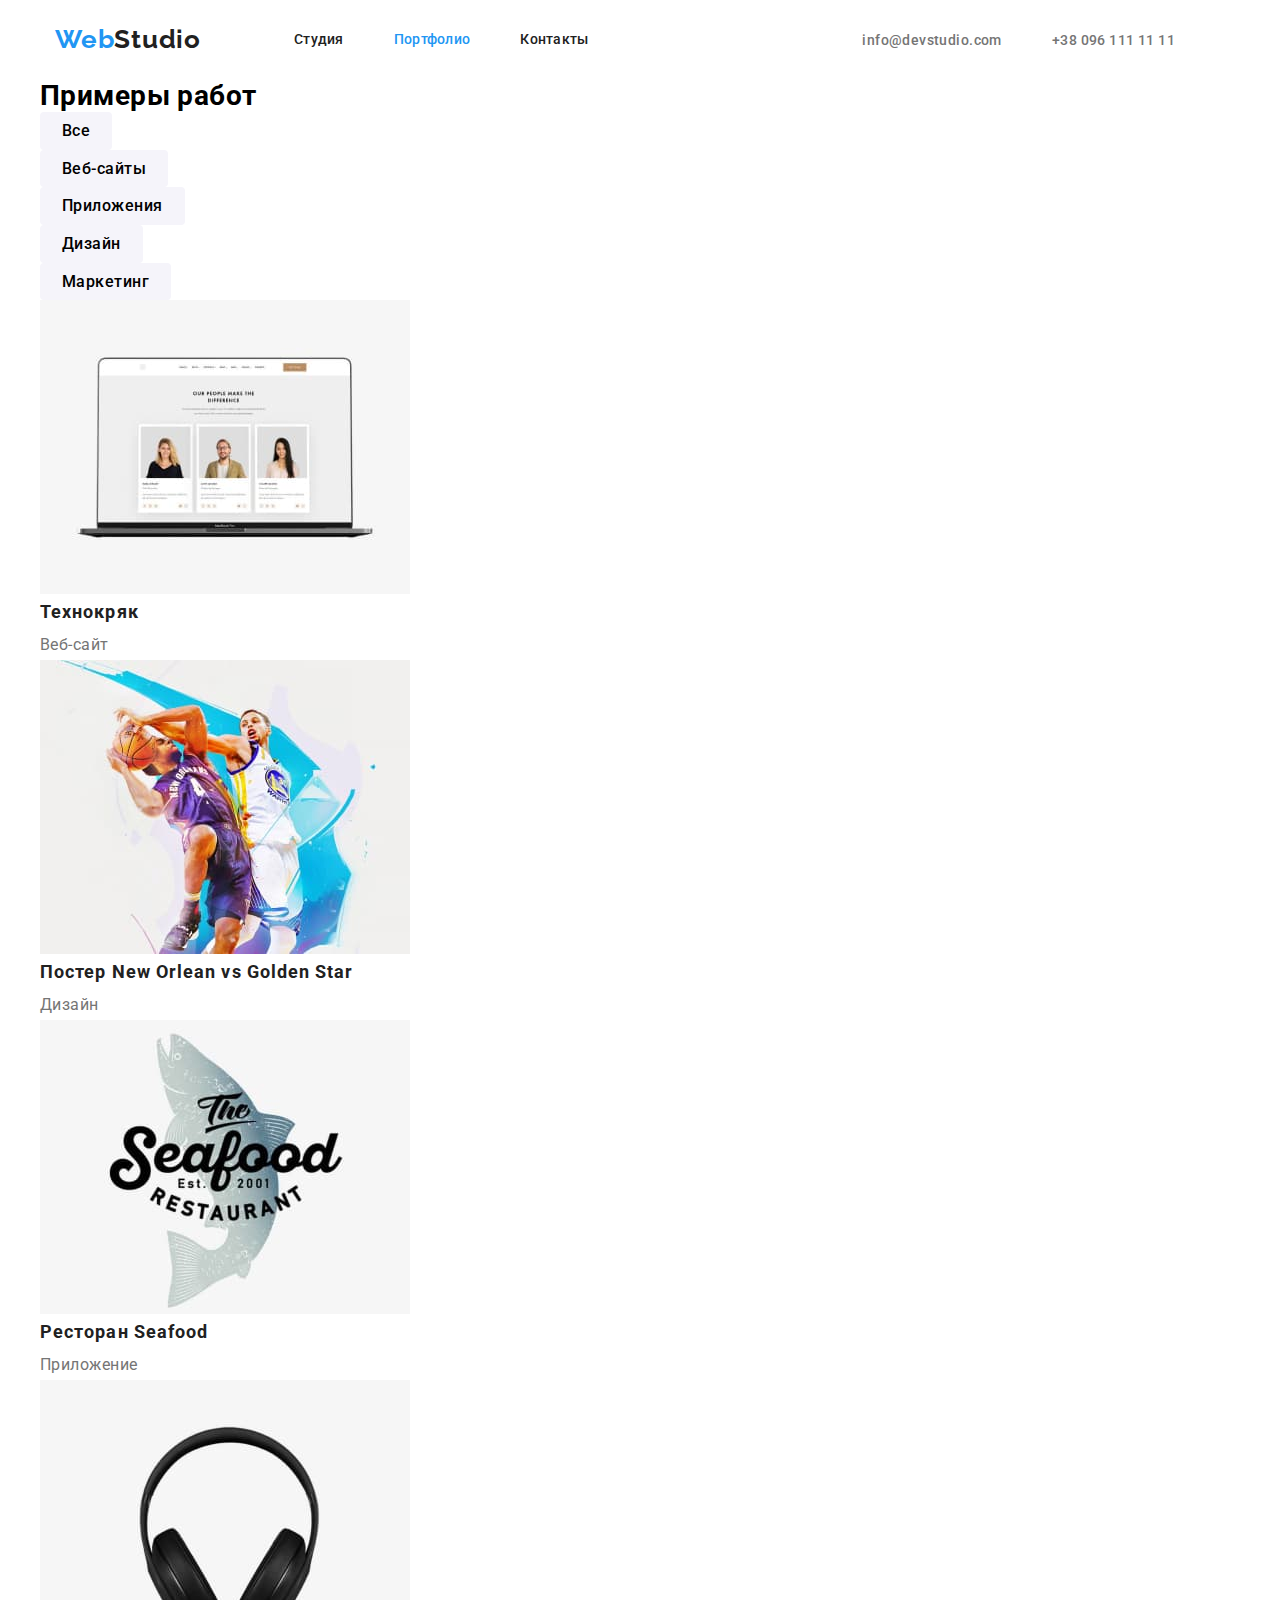
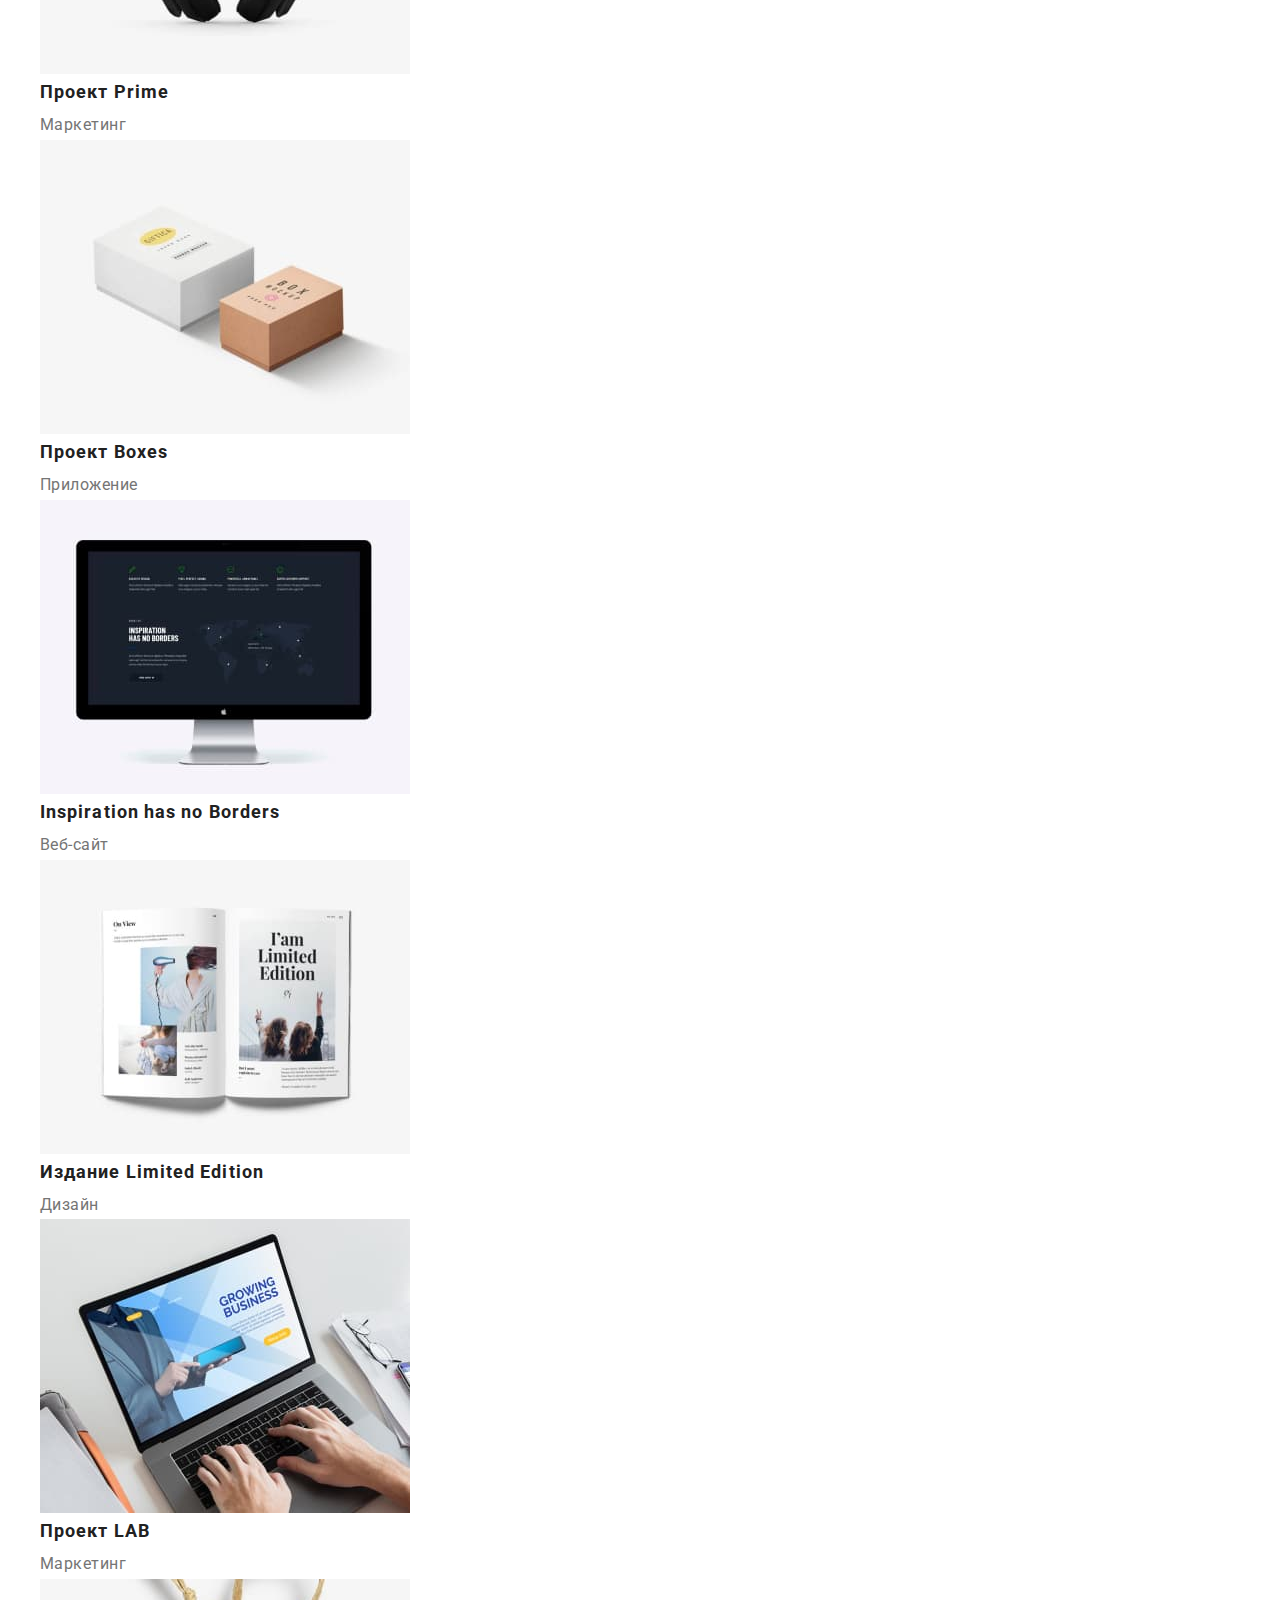
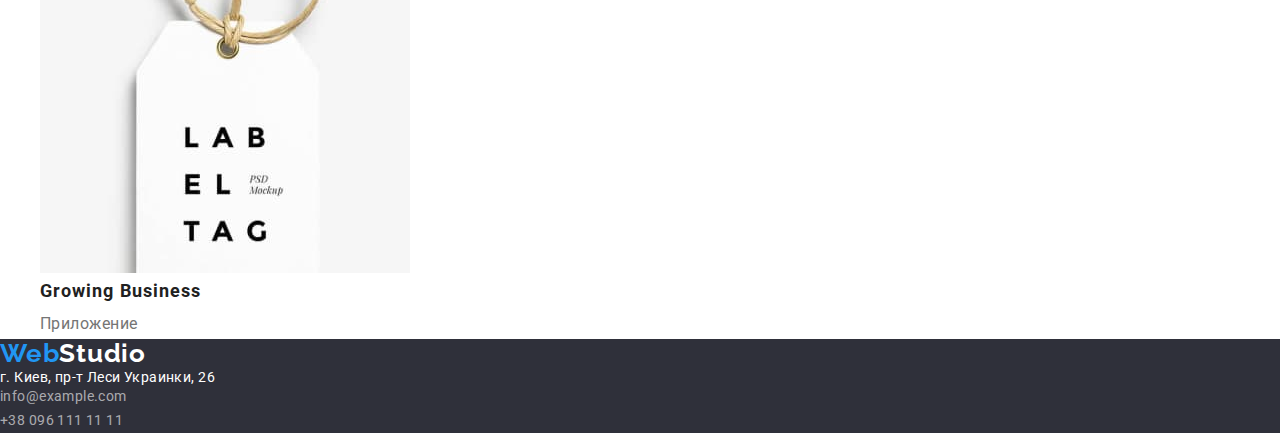
==== commit 65c55c76: "d" ====
--- a/portfolio.html
+++ b/portfolio.html
@@ -23,8 +23,8 @@
            </ul>
        </nav>
        <ul class="contacts list">
-         <li><a class="link" href="mailto:info@devstudio.com">info@devstudio.com</a></li>
-         <li><a class="link" href="tel:+380961111111">+38 096 111 11 11</a></li>
+         <li class="contacts-item"><a class="link" href="mailto:info@devstudio.com">info@devstudio.com</a></li>
+         <li class="contacts-item"><a class="link" href="tel:+380961111111">+38 096 111 11 11</a></li>
        </ul>
       </div>
     </header>
--- a/css/styles.css
+++ b/css/styles.css
@@ -70,7 +70,7 @@
 
 .logo {
   display: flex;
-  margin-right: 93;
+  margin-right: 93px;
   align-items: center;
   color: var(--accent-color);
   font-family: Raleway;
@@ -135,7 +135,7 @@
   margin-left: auto;
   
 }
-.contacts :not(last child) {
+.contacts-item :not(last child) {
   margin-right: 50px;
 }
 
@@ -337,7 +337,7 @@
 }
 .test-container {
 
-  
+
 }
 
 .flex-container {
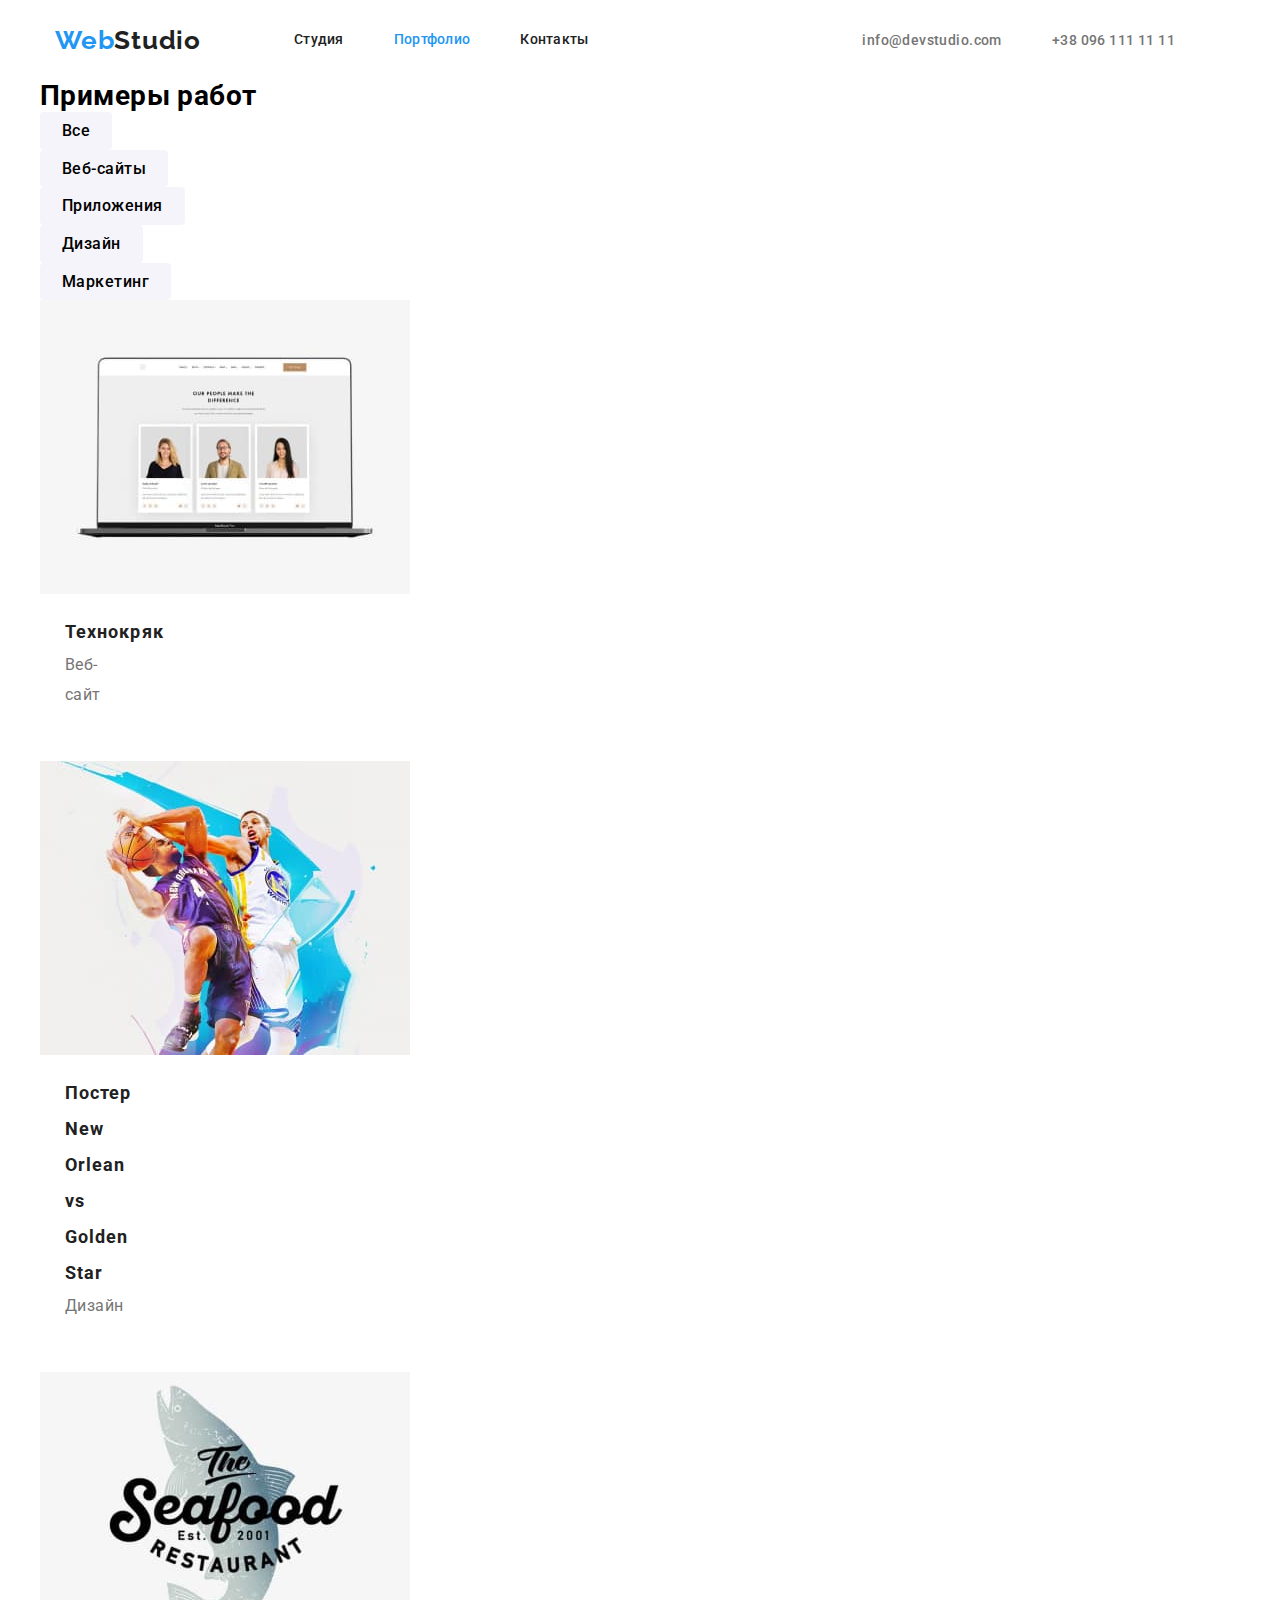
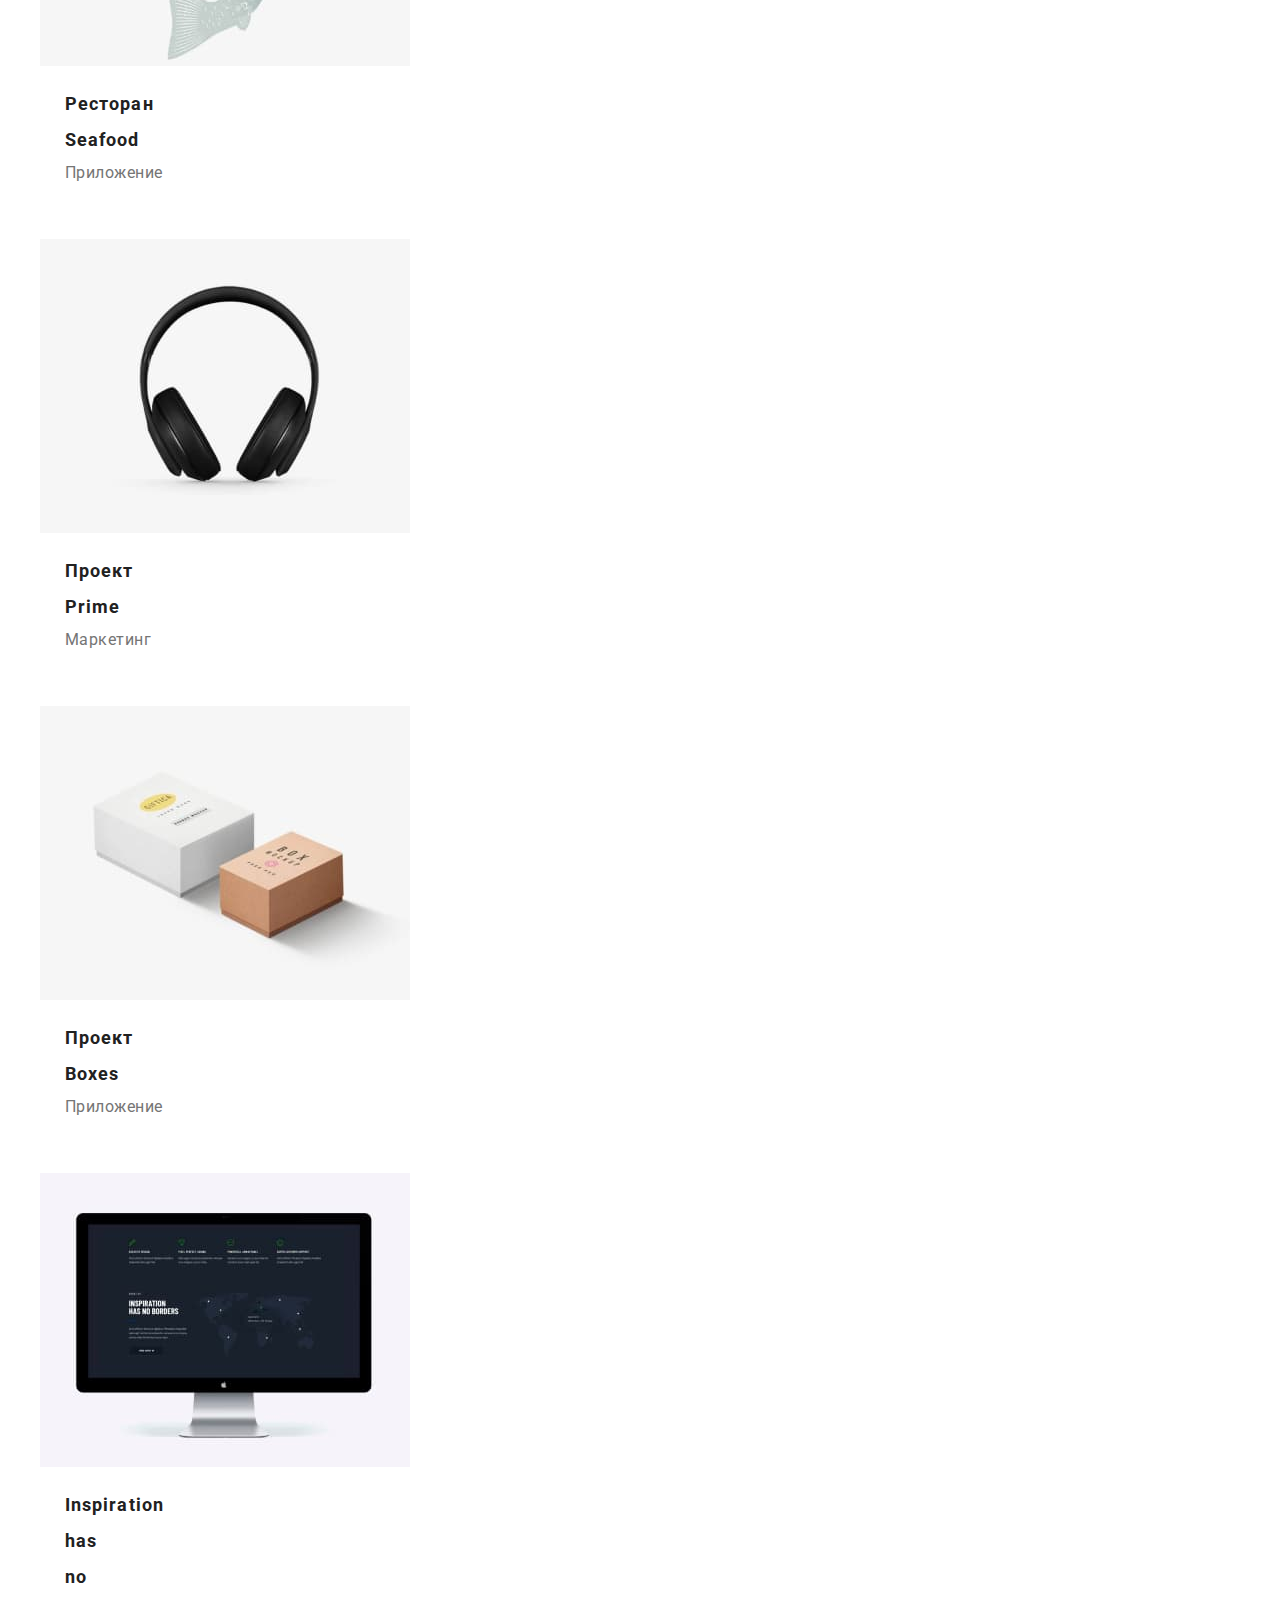
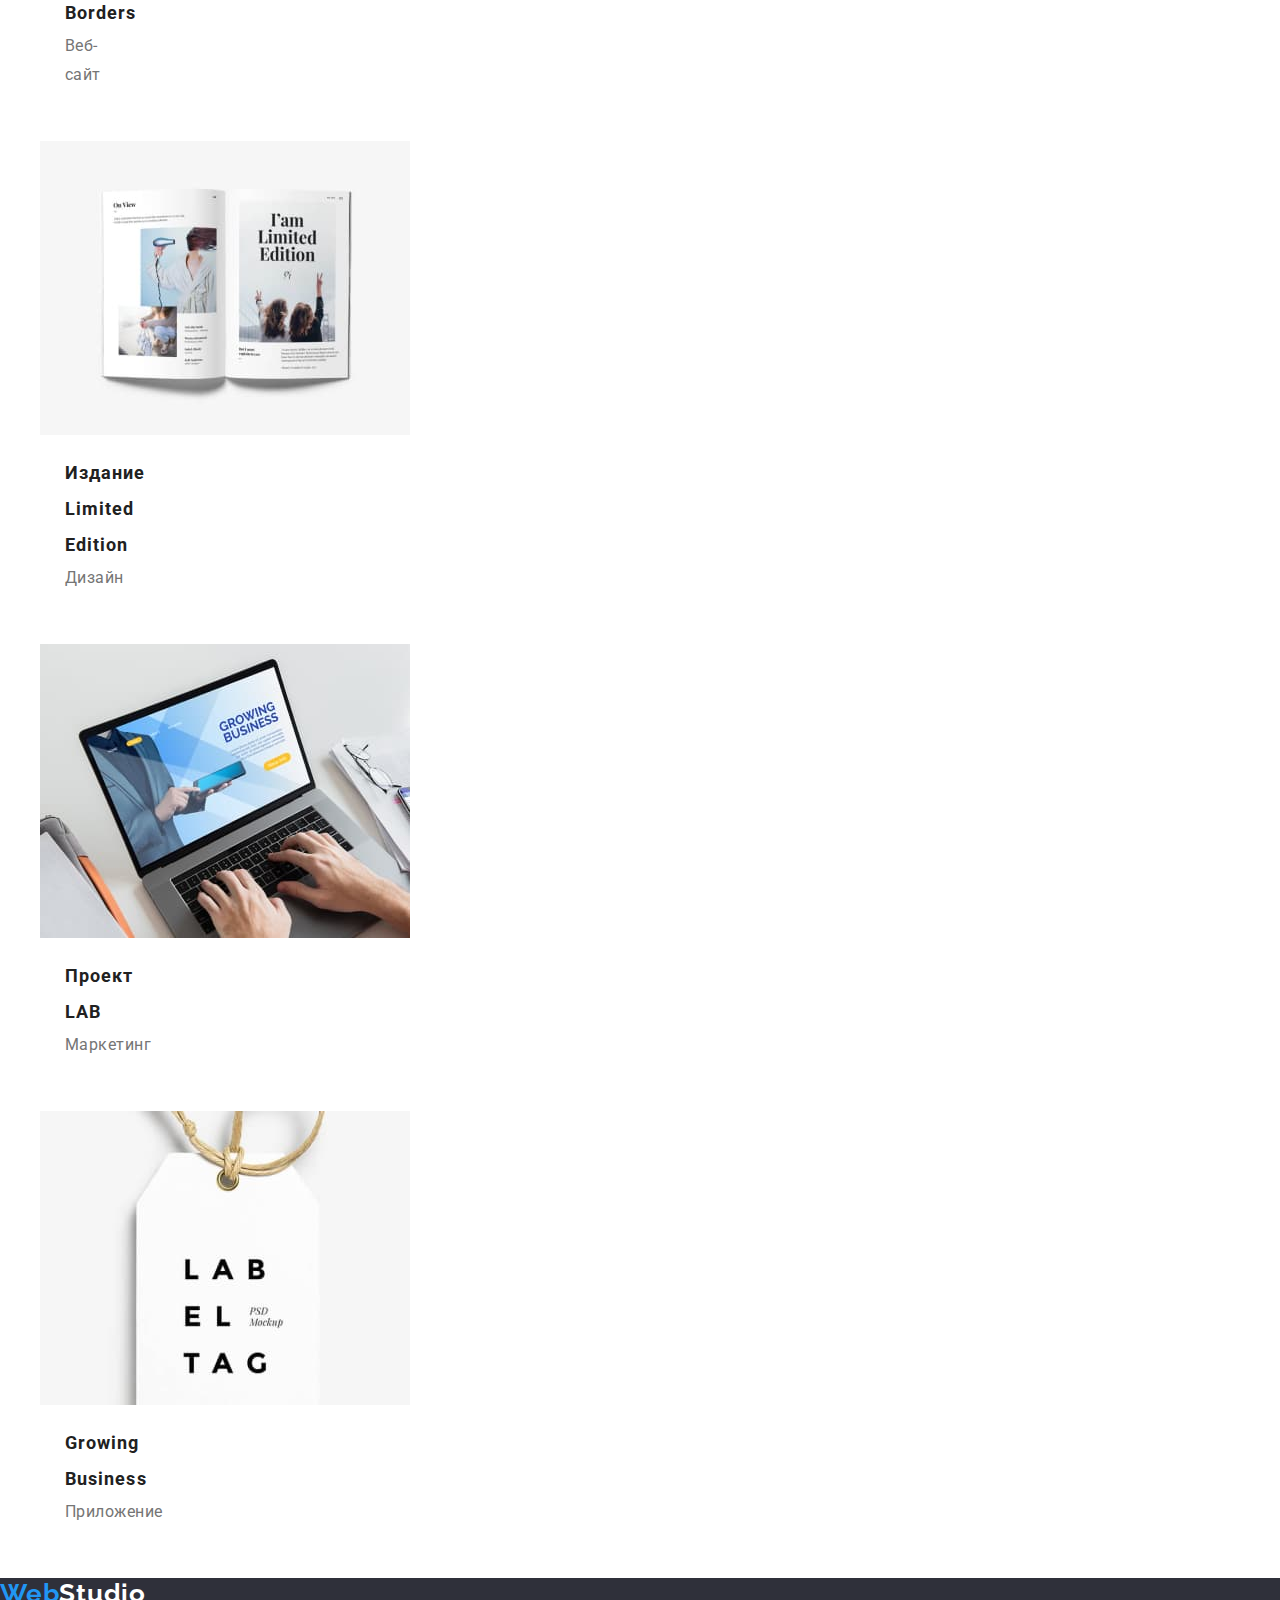
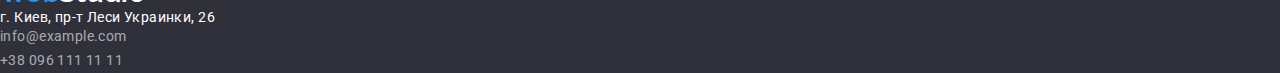
==== commit 35358d32: "д" ====
--- a/portfolio.html
+++ b/portfolio.html
@@ -31,7 +31,7 @@
     <main>
       <!--Navigation section-->
      <section class="portfolio-section">
-       <div class="flex-container">
+       <div class="text-container">
          <h1 class="visually-hidden">Примеры работ</h1>
          <ul class="portf-nav list">
           <li><button class="portfolio-btns" type="button">Все</button></li>
@@ -44,75 +44,93 @@
          <!--Products section-->
 
          <ul class="list">
-           <li class="flex-element">
+           <li class="flex-container">
              <a href="" class="link">
                <img src="./images/img(8)(1).jpg" alt="ноут" width="370" height="294"/>
-               <h3 class="section-title">Технокряк</h3>
-               <p class="portfolio-text">Веб-сайт</p>
+               <div class="flex-element">
+                 <h3 class="section-title">Технокряк</h3>
+                 <p class="portfolio-text">Веб-сайт</p>
+               </div> 
              </a>
            </li>
 
-           <li class="flex-element">
+           <li class="flex-container">
              <a href="" class="link">
                <img src="./images/img(9)(1).jpg" alt="баскет" width="370" height="294"/>
+               <div class="flex-element">
                <h3 class="section-title">Постер New Orlean vs Golden Star</h3>
                <p class="portfolio-text">Дизайн</p>
+               </div>
              </a>
            </li>
 
-           <li class="flex-element">
+           <li class="flex-container">
              <a href="" class="link">
                <img src="./images/img(10)(1).jpg" alt="ресторан" width="370" height="294"/>
+               <div class="flex-element">
                <h3 class="section-title">Ресторан Seafood</h3>
                <p class="portfolio-text">Приложение</p>
+               </div>
              </a>
            </li>
 
-           <li class="flex-element">
+           <li class="flex-container">
              <a href="" class="link">
                <img src="./images/img(11)(1).jpg" alt="наушники" width="370" height="294"/>
+               <div class="flex-element">
                <h3 class="section-title">Проект Prime</h3>
                <p class="portfolio-text">Маркетинг</p>
+               </div>
              </a>
            </li>
 
-           <li class="flex-element">
+           <li class="flex-container">
              <a href="" class="link">
                <img src="./images/img(12)(1).jpg" alt="боксы" width="370" height="294"/>
+               <div class="flex-element">
                <h3 class="section-title">Проект Boxes</h3>
                <p class="portfolio-text">Приложение</p>
+               </div>
              </a>
            </li>
 
-           <li class="flex-element">
+           <li class="flex-container">
              <a href="" class="link">
                <img src="./images/img(13)(1).jpg" alt="монитор" width="370" height="294"/>
+               <div class="flex-element">
                <h3 class="section-title">Inspiration has no Borders</h3>
                <p class="portfolio-text">Веб-сайт</p>
+               </div>
              </a>
            </li>
 
-           <li class="flex-element">
+           <li class="flex-container">
              <a href="" class="link">
                <img src="./images/img(14)(1).jpg" alt="журнал" width="370" height="294"/>
+               <div class="flex-element">
                <h3 class="section-title">Издание Limited Edition</h3>
                <p class="portfolio-text">Дизайн</p>
+               </div>
              </a>
            </li>
 
-           <li class="flex-element">
+           <li class="flex-container">
              <a href="" class="link">
                <img src="./images/img(15)(1).jpg" alt="бирка" width="370" height="294"/>
+               <div class="flex-element">
                <h3 class="section-title">Проект LAB</h3>
                <p class="portfolio-text">Маркетинг</p>
+               </div>
              </a>
            </li>
 
-           <li class="flex-element">
+           <li class="flex-container">
              <a href="" class="link">
                <img src="./images/img(16)(1).jpg" alt="клава" width="370" height="294"/>
+               <div class="flex-element">
                <h3 class="section-title">Growing Business</h3>
                <p class="portfolio-text">Приложение</p>
+               </div>
              </a>
            </li>
          </ul>
--- a/css/styles.css
+++ b/css/styles.css
@@ -77,7 +77,7 @@
   font-style: normal;
   font-weight: 700;
   font-size: 26px;
-  line-height: 1, 19;
+  line-height: 1.19;
   letter-spacing: 0.03em;
   text-decoration: none;
 }
@@ -135,7 +135,7 @@
   margin-left: auto;
   
 }
-.contacts-item :not(last child) {
+.contacts-item:not(last child) {
   margin-right: 50px;
 }
 
@@ -340,18 +340,42 @@
 
 }
 
-.flex-container {
+.text-container {
   width: 1230px;
   padding-left: 15px;
   padding-right: 15px;
   margin-left: auto;
   margin-right: auto;
 }
+.flex-container {
+  display: flex;
+  flex-wrap: wrap;
+
+}
+
+/* calc((100%-кол-во маржинов в строке в рх) * значение маржина) / кол-во элементов в строке */
+
 .flex-element {
-  display: flex;
-  flex-wrap: wrap;
-
-}
+  width: calc((100% - 60px) / 3);
+ /*  width: 370px; */
+  margin-right: 30px;
+  margin-bottom: 30px;
+  padding: 20px 24px;
+  border-bottom: 1px solid #ffffff;
+  border-left: 1px solid #ffffff;
+  border-right: 1px solid #ffffff;
+}
+.flex-element:nth-child(3n) {
+  margin-right: 0;
+  }
+
+/* .flex-element:nth-last-child(-n + 3) {
+  margin-bottom: 0;
+} */
+/* .flex-element:not(:nth-last-child(-n + 3)) {
+  margin-bottom: 30px;
+} */
+
 .link {
   text-decoration: none;
 }
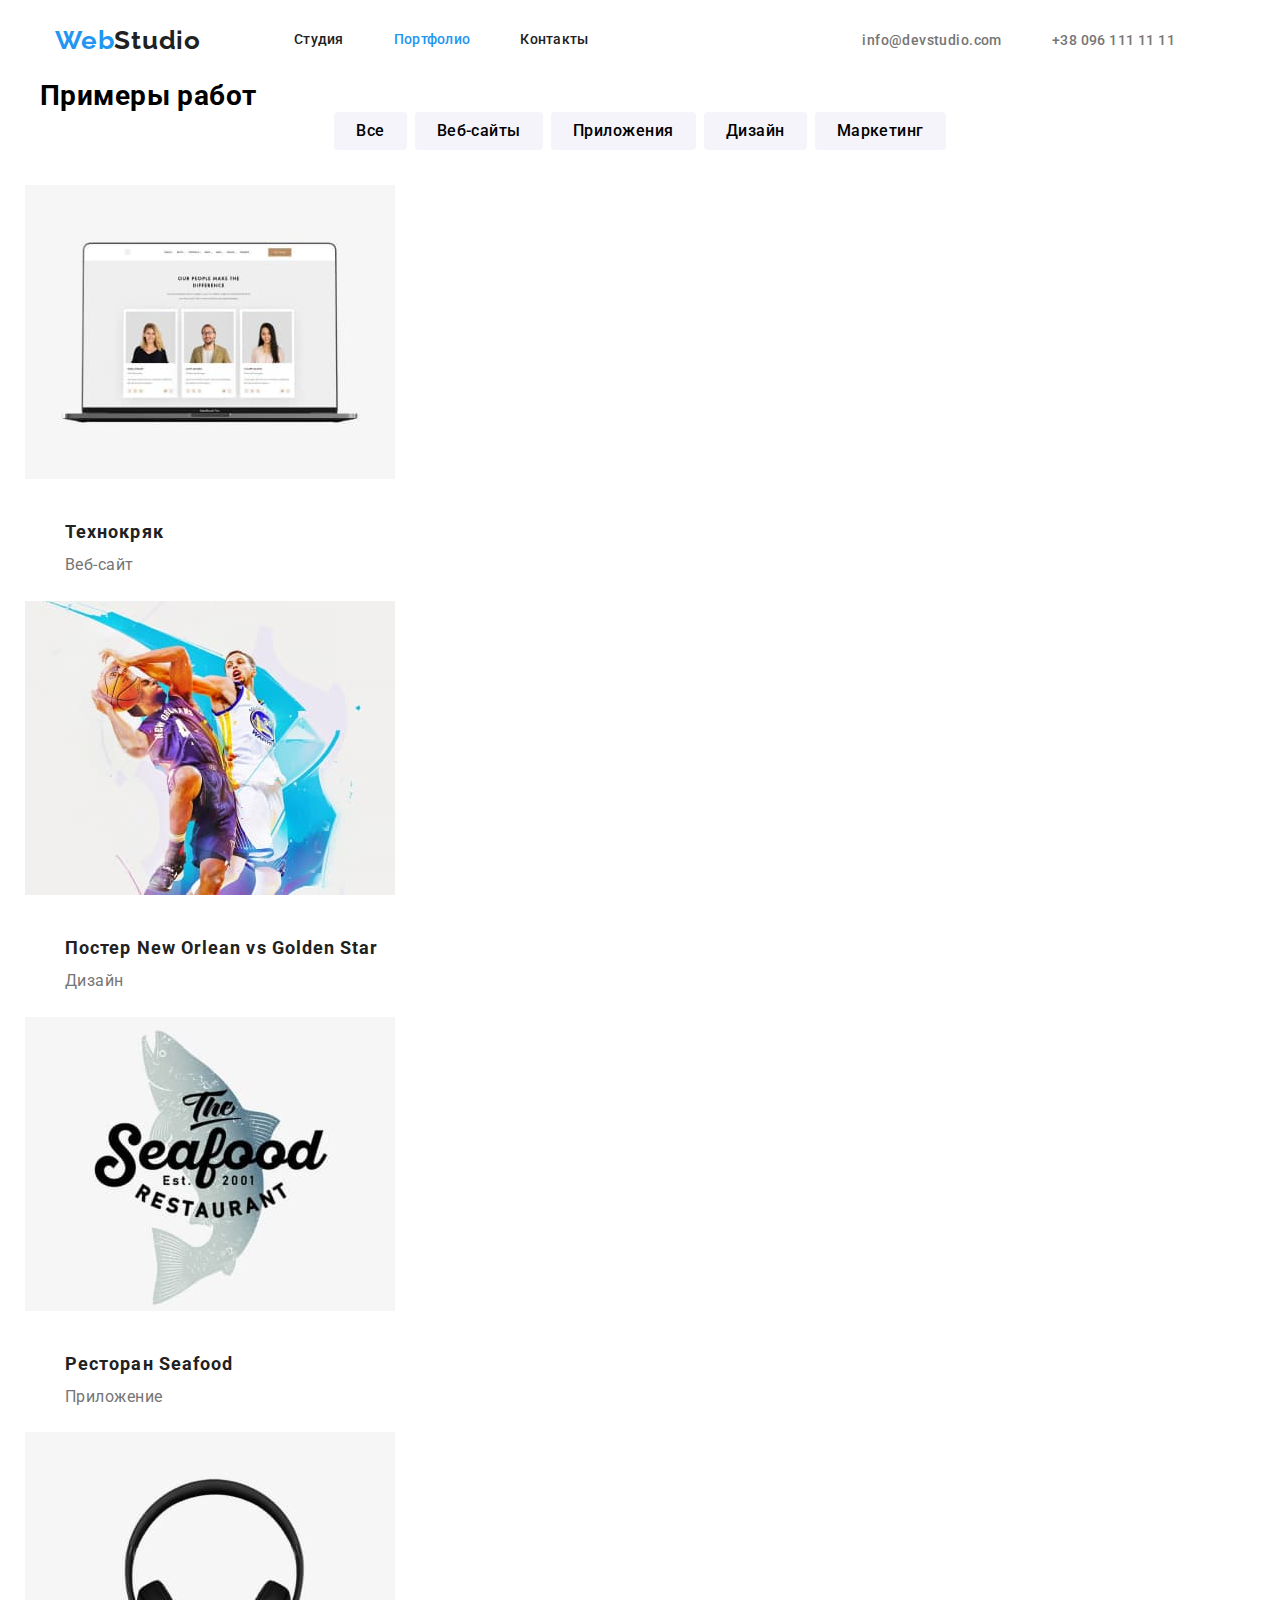
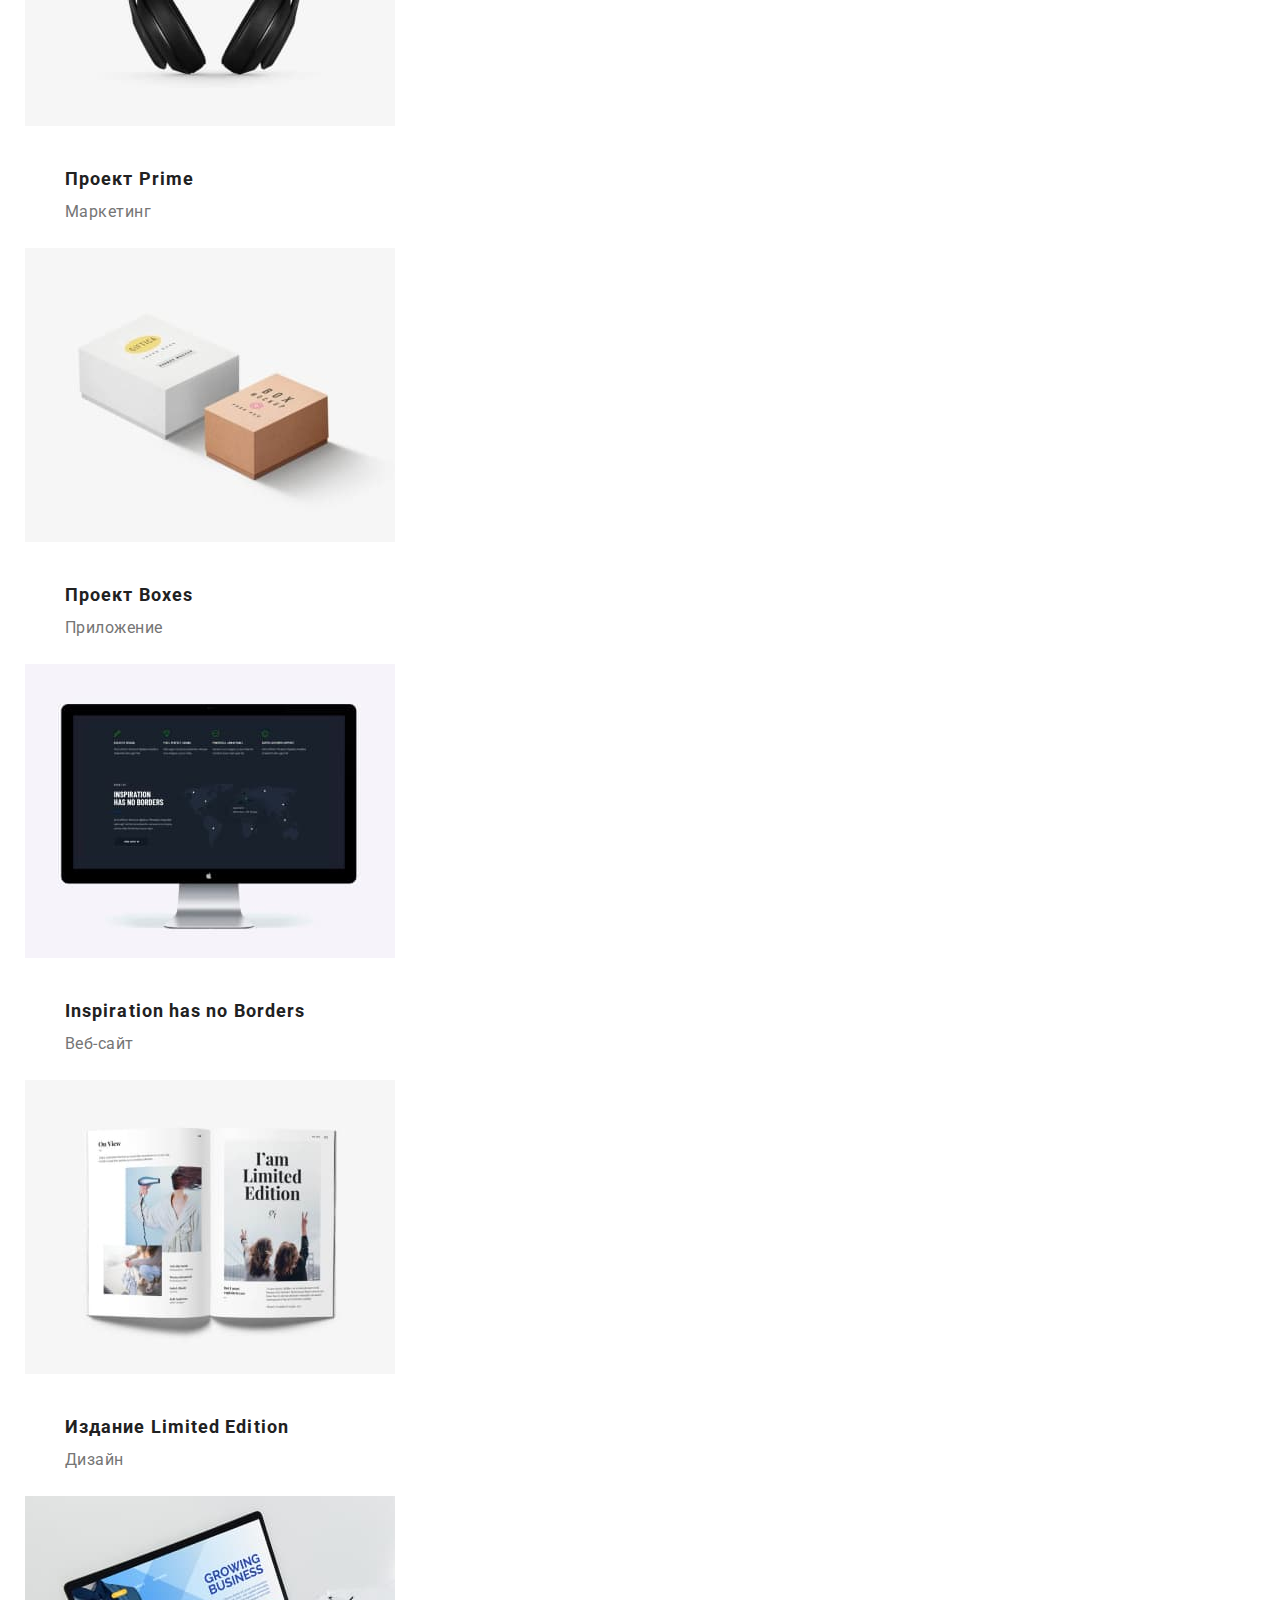
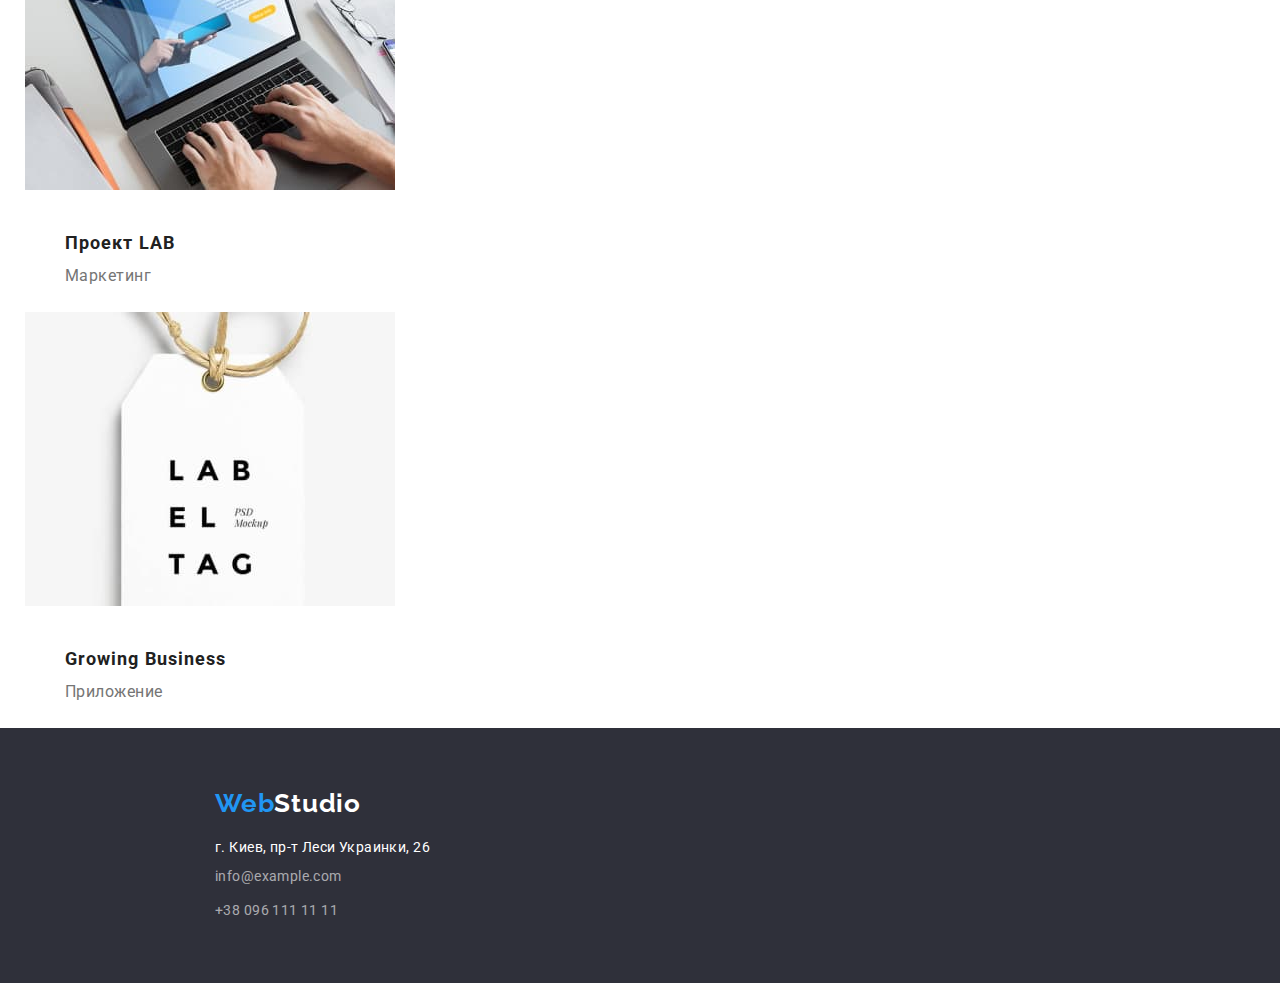
==== commit 467fda48: "d" ====
--- a/portfolio.html
+++ b/portfolio.html
@@ -34,11 +34,11 @@
        <div class="text-container">
          <h1 class="visually-hidden">Примеры работ</h1>
          <ul class="portf-nav list">
-          <li><button class="portfolio-btns" type="button">Все</button></li>
-          <li><button class="portfolio-btns" type="button">Веб-сайты</button></li>
-          <li><button class="portfolio-btns" type="button">Приложения</button></li>
-          <li><button class="portfolio-btns" type="button">Дизайн</button></li>
-          <li><button class="portfolio-btns" type="button">Маркетинг</button></li>
+          <li class="portf-nav-btn"><button class="portfolio-btns" type="button">Все</button></li>
+          <li class="portf-nav-btn"><button class="portfolio-btns" type="button">Веб-сайты</button></li>
+          <li class="portf-nav-btn"><button class="portfolio-btns" type="button">Приложения</button></li>
+          <li class="portf-nav-btn"><button class="portfolio-btns" type="button">Дизайн</button></li>
+          <li class="portf-nav-btn"><button class="portfolio-btns" type="button">Маркетинг</button></li>
          </ul>
 
          <!--Products section-->
@@ -140,14 +140,17 @@
 
     <!--Footer-->
     <footer class="footer list">
-      <a class="logo" href="" lang="en">Web<span class="logo-accent-color">Studio</span></a>
-      <address>
-        <ul class="list">
-          <li><a class="adress">г. Киев, пр-т Леси Украинки, 26</a></li>
-          <li><a class="link contacts-link" href="mailto:info@example.com">info@example.com</a></li>
-          <li><a class="link contacts-link" href="tel:+3809911111">+38 096 111 11 11</a></li>
-        </ul>
-      </address>
+      <div class="footer-container container">
+        <a class="logo footer-logo" href="" lang="en">Web<span class="logo-accent-color">Studio</span></a>
+        <address>
+         <ul class="list">
+           <li class="footer-adress-item"><a class="adress">г. Киев, пр-т Леси Украинки, 26</a></li>
+           <li class="footer-adress-item"><a class="link contacts-link" href="mailto:info@example.com">info@example.com</a></li>
+           <li class="footer-adress-item"><a class="link contacts-link" href="tel:+3809911111">+38 096 111 11 11</a></li>
+         </ul>
+       </address>
+      </div>
+
     </footer>
   </body>
 </html>
--- a/css/styles.css
+++ b/css/styles.css
@@ -195,15 +195,29 @@
 .button:focus {
   background-color: #188ce8;
 }
+.button-container {
+  align-items: center;
+  width: 1170px;
+  display: flex;
+}
 /* Features */
 
+.section {
+ text-align: center;
+ padding-top: 94px;
+}
+
 .feature-list {
-
-  display: flex;
+  display: flex;
+  align-items: center;
   flex-wrap: wrap;
 }
 
 .feature-list .title {
+  padding-top: 94px;
+  margin-bottom: 10px;
+  position: absolute;
+  width: 270px;
   color: var(--title-text-color);
   font-size: 14px;
   font-weight: 700;
@@ -220,9 +234,16 @@
   text-align: left;
 }
 .feature-list .item {
+   display: flex;
+   margin-right: 30px;
+   margin-top: ;
+   flex-wrap: wrap;
    width: 270px;
 
 }
+.feature-list  .item:nth-child(4n) {
+  margin-right: 0;
+  }
 
 /* Job section */
 
@@ -282,6 +303,7 @@
   left: 0px;
   top: 2097px;
   border-radius: 0px;
+  padding: 60px 0;
 }
 .contacts-link {
   color: #ffffff99;
@@ -301,10 +323,16 @@
 .list {
   list-style: none;
 }
+.footer-logo {
+  margin-bottom: 20px;
+}
 
 .footer address {
   color: var(--title-color);
   font-style: normal;
+}
+.footer-adress-item:not(:last-child) {
+  margin-bottom: 10px;
 }
 
 /* portfolio */
@@ -326,7 +354,15 @@
   background-color: var(--accent-color);
   color: var(--title-color);
 }
-
+.portf-nav {
+  display: flex;
+  justify-content: center;
+  margin-bottom: 50px;
+}
+
+.portf-nav-btn:not(:last-child) {
+  margin-right: 8px;
+}
 
 .portfolio-section-title {
   font-size: 18px;
@@ -348,18 +384,16 @@
   margin-right: auto;
 }
 .flex-container {
+  margin: -15px;
   display: flex;
   flex-wrap: wrap;
 
 }
 
-/* calc((100%-кол-во маржинов в строке в рх) * значение маржина) / кол-во элементов в строке */
-
 .flex-element {
-  width: calc((100% - 60px) / 3);
- /*  width: 370px; */
-  margin-right: 30px;
-  margin-bottom: 30px;
+/* width: calc((100% - 60px) / 3); */
+  width: 370px;
+  margin: 15px;
   padding: 20px 24px;
   border-bottom: 1px solid #ffffff;
   border-left: 1px solid #ffffff;
@@ -369,6 +403,7 @@
   margin-right: 0;
   }
 
+/* calc((100%-кол-во маржинов в строке в рх) * значение маржина) / кол-во элементов в строке */
 /* .flex-element:nth-last-child(-n + 3) {
   margin-bottom: 0;
 } */
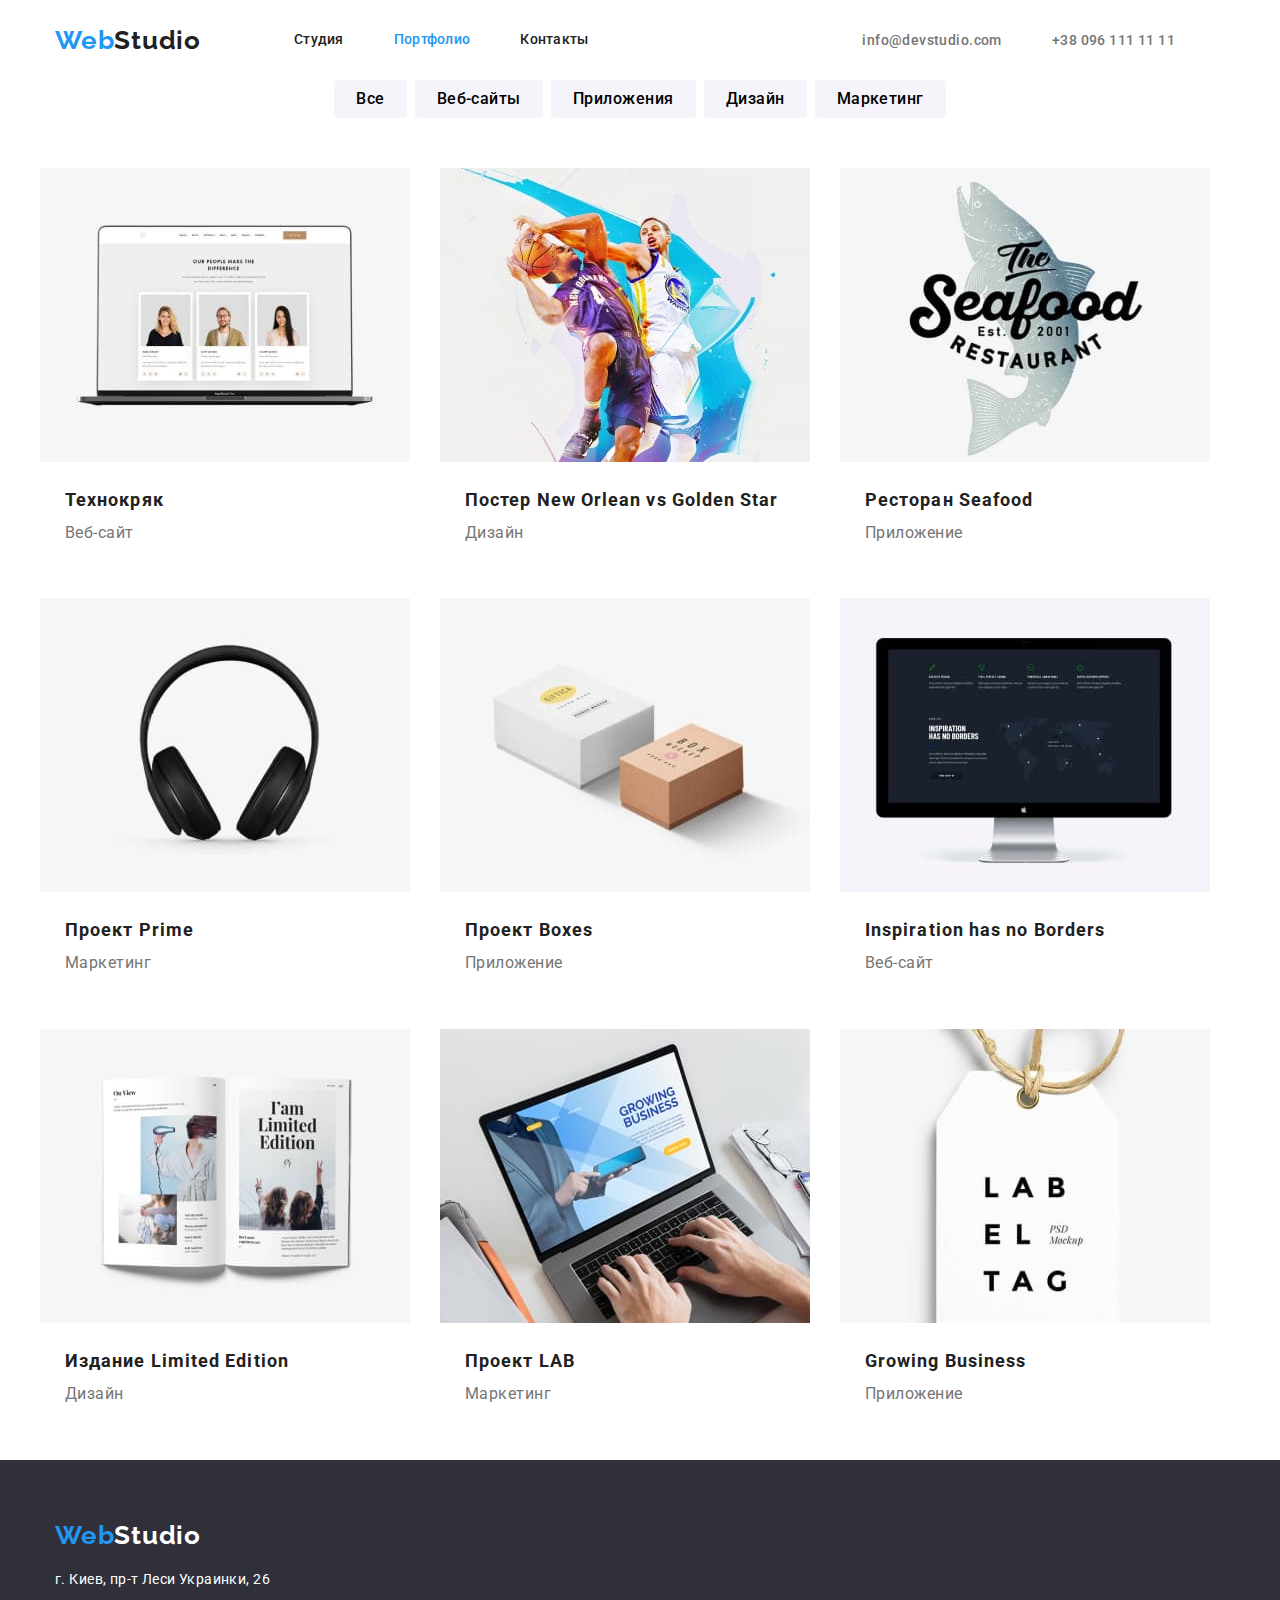
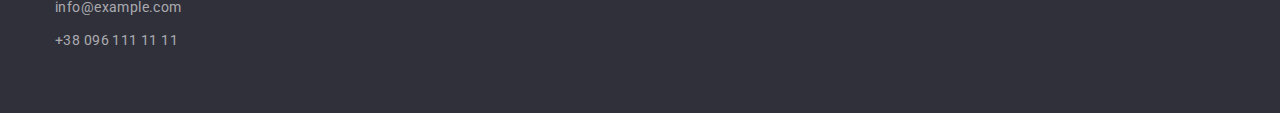
==== commit a8e04b31: "renovation" ====
--- a/portfolio.html
+++ b/portfolio.html
@@ -43,7 +43,7 @@
 
          <!--Products section-->
 
-         <ul class="list">
+         <ul class="portfolio-list list">
            <li class="flex-container">
              <a href="" class="link">
                <img src="./images/img(8)(1).jpg" alt="ноут" width="370" height="294"/>
@@ -143,7 +143,7 @@
       <div class="footer-container container">
         <a class="logo footer-logo" href="" lang="en">Web<span class="logo-accent-color">Studio</span></a>
         <address>
-         <ul class="list">
+         <ul class="info">
            <li class="footer-adress-item"><a class="adress">г. Киев, пр-т Леси Украинки, 26</a></li>
            <li class="footer-adress-item"><a class="link contacts-link" href="mailto:info@example.com">info@example.com</a></li>
            <li class="footer-adress-item"><a class="link contacts-link" href="tel:+3809911111">+38 096 111 11 11</a></li>
--- a/css/styles.css
+++ b/css/styles.css
@@ -110,7 +110,6 @@
   display: block;
   padding-top: 32px;
   padding-bottom: 32px;
-
   color: var(--title-text-color);
   font-family: Roboto;
   font-style: normal;
@@ -156,6 +155,8 @@
 .hero {
   background-color: var(--hero-color);
   margin: 0 auto;
+  padding-top: 200px;
+  padding-bottom: 200px;
   text-align: center;
 }
 
@@ -205,6 +206,11 @@
 .section {
  text-align: center;
  padding-top: 94px;
+ padding-bottom: 94px;
+}
+
+.visually-hidden {
+display: none;
 }
 
 .feature-list {
@@ -214,9 +220,7 @@
 }
 
 .feature-list .title {
-  padding-top: 94px;
   margin-bottom: 10px;
-  position: absolute;
   width: 270px;
   color: var(--title-text-color);
   font-size: 14px;
@@ -258,6 +262,15 @@
 
 /* Examples */
 
+.work-list {
+  display: flex;
+
+}
+
+.work-list-item:not(:last child) {
+  margin-right: 30px;
+}
+
 .work-list .title {
   color: var(--title-text-color);
 }
@@ -266,9 +279,12 @@
 
 .section-company {
   background: #f5f4fa;
+  padding-top: 94px;
+  padding-bottom: 94px;
 }
 
 .section-title-lider {
+  margin-bottom: 50px;
   color: var(--title-text-color);
   font-size: 36px;
   font-weight: 700;
@@ -276,6 +292,29 @@
   letter-spacing: 0.03em;
   text-align: center;
 }
+
+.list {
+  display: flex;
+}
+.team-leader {
+  border-bottom-left-radius: 4px;
+  border-bottom-right-radius: 4px;
+  background-color: var(--title-color);
+
+}
+.team-photo {
+  display: block;
+}
+
+.image {
+  display: block;
+}
+.team-text {
+  text-align: center;
+  margin-top: 30px;
+  margin-bottom: 30px;
+}
+.team-text:not(last )
 
 .team-section-title {
   color: var(--title-text-color);
@@ -299,9 +338,6 @@
 
 .footer {
   background-color: var(--hero-color);
-  width: 1600px;
-  left: 0px;
-  top: 2097px;
   border-radius: 0px;
   padding: 60px 0;
 }
@@ -320,7 +356,7 @@
 .logo-accent-color {
   color: var(--title-color);
 }
-.list {
+.info {
   list-style: none;
 }
 .footer-logo {
@@ -332,7 +368,7 @@
   font-style: normal;
 }
 .footer-adress-item:not(:last-child) {
-  margin-bottom: 10px;
+  margin-bottom: 9px;
 }
 
 /* portfolio */
@@ -370,10 +406,6 @@
   line-height: 2;
   letter-spacing: 0.06em;
   text-align: left;
-}
-.test-container {
-
-
 }
 
 .text-container {
@@ -383,17 +415,20 @@
   margin-left: auto;
   margin-right: auto;
 }
+
+.portfolio-list {
+  flex-wrap: wrap;
+}
+
 .flex-container {
-  margin: -15px;
-  display: flex;
-  flex-wrap: wrap;
-
+  margin-right: 30px;
+  margin-bottom: 30px;
+  
 }
 
 .flex-element {
 /* width: calc((100% - 60px) / 3); */
   width: 370px;
-  margin: 15px;
   padding: 20px 24px;
   border-bottom: 1px solid #ffffff;
   border-left: 1px solid #ffffff;
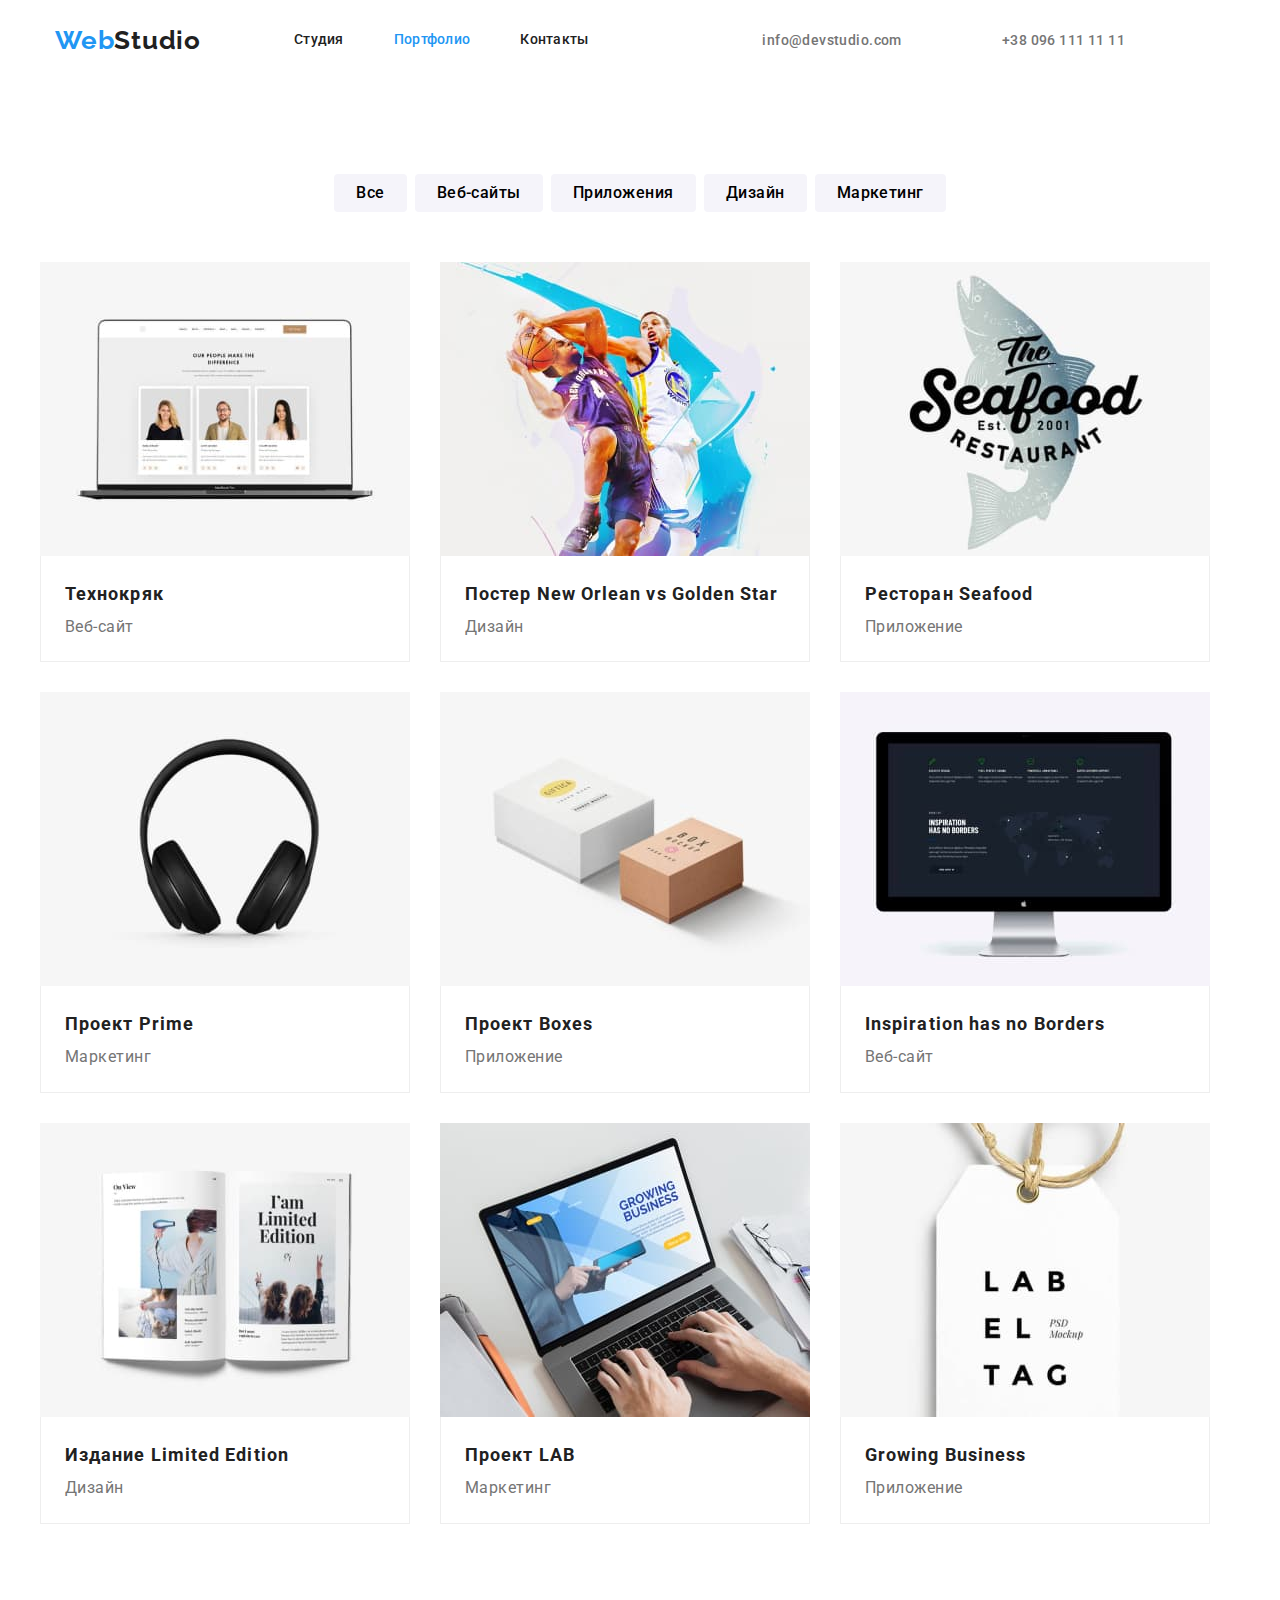
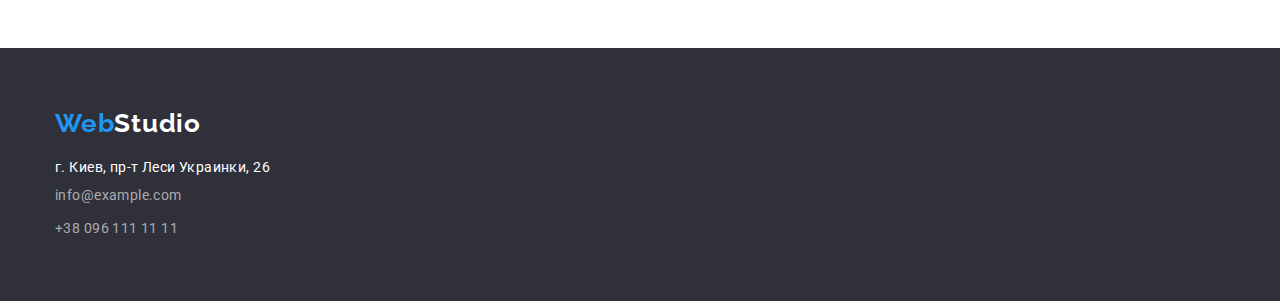
==== commit 04610f17: "changes" ====
--- a/portfolio.html
+++ b/portfolio.html
@@ -141,7 +141,7 @@
     <!--Footer-->
     <footer class="footer list">
       <div class="footer-container container">
-        <a class="logo footer-logo" href="" lang="en">Web<span class="logo-accent-color">Studio</span></a>
+        <a class="footer-logo" href="" lang="en">Web<span class="logo-accent-color">Studio</span></a>
         <address>
          <ul class="info">
            <li class="footer-adress-item"><a class="adress">г. Киев, пр-т Леси Украинки, 26</a></li>
--- a/css/styles.css
+++ b/css/styles.css
@@ -134,7 +134,11 @@
   margin-left: auto;
   
 }
-.contacts-item:not(last child) {
+.contacts-item {
+  display: block;
+}
+
+.contacts :not(last child) {
   margin-right: 50px;
 }
 
@@ -217,6 +221,7 @@
   display: flex;
   align-items: center;
   flex-wrap: wrap;
+  
 }
 
 .feature-list .title {
@@ -240,7 +245,6 @@
 .feature-list .item {
    display: flex;
    margin-right: 30px;
-   margin-top: ;
    flex-wrap: wrap;
    width: 270px;
 
@@ -267,7 +271,7 @@
 
 }
 
-.work-list-item:not(:last child) {
+.work-list-item :not(last child) {
   margin-right: 30px;
 }
 
@@ -302,6 +306,10 @@
   background-color: var(--title-color);
 
 }
+.team-leader :not(last child) {
+  margin-right: 30px;
+}
+
 .team-photo {
   display: block;
 }
@@ -311,8 +319,8 @@
 }
 .team-text {
   text-align: center;
-  margin-top: 30px;
-  margin-bottom: 30px;
+  padding-top: 30px;
+  padding-bottom: 30px;
 }
 .team-text:not(last )
 
@@ -322,6 +330,7 @@
   font-weight: 500;
   line-height: 19px;
   letter-spacing: 0.03em;
+  padding-bottom: 10px;
 }
 
 .profession {
@@ -361,7 +370,22 @@
 }
 .footer-logo {
   margin-bottom: 20px;
-}
+  display: flex;
+  align-items: center;
+  color: var(--accent-color);
+  font-family: Raleway;
+  font-style: normal;
+  font-weight: 700;
+  font-size: 26px;
+  line-height: 1.19;
+  letter-spacing: 0.03em;
+  text-decoration: none;
+}
+
+.footer-logo-accent {
+  color: var(--title-text-color);
+}
+
 
 .footer address {
   color: var(--title-color);
@@ -385,11 +409,13 @@
   padding: 6px 22px;
   font-family: inherit;
 }
+
 .portfolio-btns:hover,
 .portfolio-btns:focus {
   background-color: var(--accent-color);
   color: var(--title-color);
 }
+
 .portf-nav {
   display: flex;
   justify-content: center;
@@ -398,6 +424,11 @@
 
 .portf-nav-btn:not(:last-child) {
   margin-right: 8px;
+}
+
+.portfolio-section {
+  padding-top: 94px;
+  padding-bottom: 94px;
 }
 
 .portfolio-section-title {
@@ -423,20 +454,20 @@
 .flex-container {
   margin-right: 30px;
   margin-bottom: 30px;
-  
 }
 
 .flex-element {
 /* width: calc((100% - 60px) / 3); */
   width: 370px;
   padding: 20px 24px;
-  border-bottom: 1px solid #ffffff;
-  border-left: 1px solid #ffffff;
-  border-right: 1px solid #ffffff;
-}
+  border-left: 1px solid #eeeeee;
+  border-right: 1px solid #eeeeee;
+  border-bottom: 1px solid #eeeeee;
+}
+
 .flex-element:nth-child(3n) {
   margin-right: 0;
-  }
+}
 
 /* calc((100%-кол-во маржинов в строке в рх) * значение маржина) / кол-во элементов в строке */
 /* .flex-element:nth-last-child(-n + 3) {
@@ -449,6 +480,7 @@
 .link {
   text-decoration: none;
 }
+
 .portfolio-text {
   color: var(--contacts-color);
   font-size: 16px;
@@ -456,6 +488,7 @@
   letter-spacing: 0.03em;
   text-align: left;
 }
+
 .section-title {
   color: var(--title-text-color);
   font-size: 18px;
@@ -463,6 +496,7 @@
   letter-spacing: 0.06em;
   text-align: left;
 }
+
 .contacts-link:hover,
 .contacts-link:focus {
   color: var(--accent-color);
